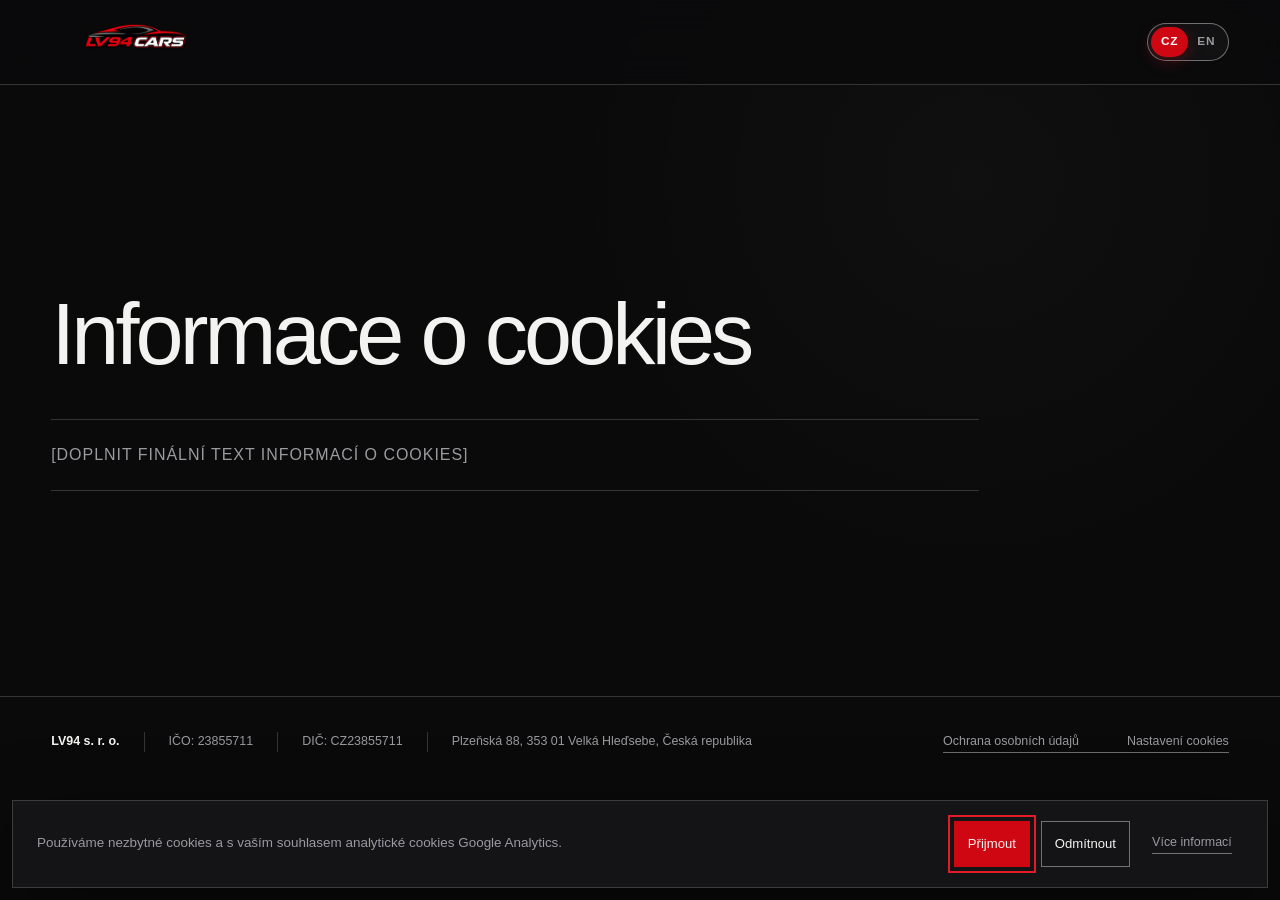
==== src/cookies.html @ d588674b "Build LV94 premium vehicle rental website" ====
<!doctype html>
<html lang="cs">
<head>
    <meta charset="utf-8">
    <meta name="viewport" content="width=device-width, initial-scale=1">
    <meta name="theme-color" content="#0A0A0B">
    <meta name="robots" content="noindex">
    <title>LV94 | Nastavení cookies</title>
    <link rel="stylesheet" href="css/style.css">
    <script src="js/script.js" defer></script>
</head>
<body class="legal-page">
    <header class="site-header">
        <div class="site-shell header-inner">
            <a class="brand brand--header" href="index.html" aria-label="LV94 CARS">
                <img src="assets/images/lv94-logo.png" alt="" data-brand-logo>
            </a>
            <div class="language-switcher" role="group" aria-label="Language" data-active-language="cs">
                <button class="language-button is-active" type="button" data-language="cs" aria-pressed="true">CZ</button>
                <button class="language-button" type="button" data-language="en" aria-pressed="false">EN</button>
            </div>
        </div>
    </header>
    <main class="legal-main">
        <div class="site-shell legal-content">
            <span class="accent-line" aria-hidden="true"></span>
            <h1 data-i18n="cookiesTitle">Informace o cookies</h1>
            <p class="legal-placeholder" data-i18n="cookiesPlaceholder">[DOPLNIT FINÁLNÍ TEXT INFORMACÍ O COOKIES]</p>
        </div>
    </main>
    <footer class="site-footer">
        <div class="site-shell footer-inner">
            <div class="company-details">
                <strong>LV94 s. r. o.</strong>
                <span>IČO: 23855711</span>
                <span>DIČ: CZ23855711</span>
                <span>Plzeňská 88, 353 01 Velká Hleďsebe, Česká republika</span>
            </div>
            <div class="footer-links">
                <a href="privacy.html" data-i18n="privacyLink">Ochrana osobních údajů</a>
                <button type="button" data-cookie-settings data-i18n="cookieSettings">Nastavení cookies</button>
            </div>
        </div>
    </footer>
    <section class="cookie-panel" data-cookie-panel role="dialog" aria-labelledby="cookie-title" hidden>
        <div class="cookie-copy">
            <h2 class="sr-only" id="cookie-title" data-i18n="cookieTitle">Nastavení cookies</h2>
            <p data-i18n="cookieText">Používáme nezbytné cookies a s vaším souhlasem analytické cookies Google Analytics.</p>
        </div>
        <div class="cookie-actions">
            <button class="cookie-button cookie-button--accept" type="button" data-cookie-accept data-i18n="accept">Přijmout</button>
            <button class="cookie-button" type="button" data-cookie-reject data-i18n="reject">Odmítnout</button>
            <a href="cookies.html" data-i18n="moreInfo">Více informací</a>
        </div>
    </section>
</body>
</html>
---- src/css/style.css ----
:root {
    --color-bg: #0A0A0B;
    --color-surface: #151517;
    --color-text: #F3F3F1;
    --color-muted: #9A9A9F;
    --color-accent: #CE0713;
    --color-accent-hover: #E31B27;
    --color-border: rgba(243, 243, 241, 0.18);
    --color-border-strong: rgba(243, 243, 241, 0.42);
    --page-gutter: clamp(1.25rem, 4vw, 5rem);
    --header-height: 4.5rem;
    --section-space: clamp(5.5rem, 10vw, 10rem);
    --transition: 260ms cubic-bezier(0.22, 1, 0.36, 1);
    color-scheme: dark;
}

*,
*::before,
*::after {
    box-sizing: border-box;
}

html {
    scroll-behavior: smooth;
    background: var(--color-bg);
}

body {
    min-width: 20rem;
    margin: 0;
    overflow-x: hidden;
    background:
        radial-gradient(circle at 76% 20%, rgba(255, 255, 255, 0.025), transparent 26rem),
        var(--color-bg);
    color: var(--color-text);
    font-family: Inter, ui-sans-serif, -apple-system, BlinkMacSystemFont, "Segoe UI", Helvetica, Arial, sans-serif;
    font-size: 1rem;
    line-height: 1.6;
    text-rendering: optimizeLegibility;
    -webkit-font-smoothing: antialiased;
}

body.cookie-panel-open {
    padding-bottom: 12rem;
}

button,
a {
    -webkit-tap-highlight-color: transparent;
}

button {
    color: inherit;
    font: inherit;
}

a {
    color: inherit;
    text-decoration: none;
}

img,
svg {
    display: block;
}

img {
    max-width: 100%;
}

[hidden] {
    display: none !important;
}

::selection {
    background: var(--color-accent);
    color: #fff;
}

:focus-visible {
    outline: 2px solid var(--color-accent-hover);
    outline-offset: 4px;
}

.sr-only {
    position: absolute;
    width: 1px;
    height: 1px;
    padding: 0;
    margin: -1px;
    overflow: hidden;
    clip: rect(0, 0, 0, 0);
    white-space: nowrap;
    border: 0;
}

.skip-link {
    position: fixed;
    z-index: 1000;
    top: 1rem;
    left: 1rem;
    padding: 0.7rem 1rem;
    transform: translateY(-160%);
    background: var(--color-text);
    color: var(--color-bg);
    font-size: 0.82rem;
    font-weight: 650;
    transition: transform var(--transition);
}

.skip-link:focus {
    transform: translateY(0);
}

.site-shell {
    width: min(100%, 100rem);
    margin-inline: auto;
    padding-inline: var(--page-gutter);
}

.section-space {
    padding-block: var(--section-space);
}

.site-header {
    position: fixed;
    z-index: 100;
    top: 0;
    right: 0;
    left: 0;
    height: var(--header-height);
    border-bottom: 1px solid var(--color-border);
    background: rgba(10, 10, 11, 0.82);
    backdrop-filter: blur(18px);
}

.header-inner {
    display: flex;
    align-items: center;
    justify-content: space-between;
    height: 100%;
    gap: 1rem;
}

.brand {
    display: inline-flex;
    align-items: center;
    flex: 0 0 auto;
}

.brand--header {
    position: relative;
    width: clamp(6.5rem, 13vw, 12.5rem);
    height: 100%;
    min-height: 0;
    overflow: hidden;
}

.brand img {
    width: 100%;
    height: auto;
    object-fit: contain;
}

.brand--header img {
    position: absolute;
    top: 50%;
    left: 50%;
    transform: translate(-50%, -50%);
}

.brand.is-missing {
    visibility: hidden;
}

.header-actions {
    display: flex;
    align-items: center;
    gap: clamp(0.25rem, 2vw, 2rem);
}

.header-contact {
    display: inline-flex;
    align-items: center;
    justify-content: center;
    min-width: 2.75rem;
    min-height: 2.75rem;
    gap: 0.7rem;
    color: var(--color-muted);
    font-size: 0.78rem;
    letter-spacing: 0.04em;
    transition:
        color var(--transition),
        background-color var(--transition);
}

.header-contact:hover {
    color: var(--color-text);
}

.header-contact--primary {
    color: var(--color-accent-hover);
}

.header-contact svg,
.button svg {
    width: 1.25rem;
    height: 1.25rem;
    flex: 0 0 auto;
    fill: none;
    stroke: currentColor;
    stroke-linecap: round;
    stroke-linejoin: round;
    stroke-width: 1.6;
}

.contact-value {
    display: none;
}

.mobile-label {
    font-size: 0.7rem;
    font-weight: 650;
    letter-spacing: 0.1em;
    text-transform: uppercase;
}

.language-switcher {
    position: relative;
    display: grid;
    width: 5.1rem;
    height: 2.35rem;
    grid-template-columns: repeat(2, minmax(0, 1fr));
    padding: 0.2rem;
    border: 1px solid var(--color-border-strong);
    border-radius: 999px;
    margin-left: 0.3rem;
    background: rgba(243, 243, 241, 0.035);
    color: var(--color-muted);
    font-size: 0.74rem;
    letter-spacing: 0.08em;
    isolation: isolate;
}

.language-switcher::before {
    position: absolute;
    z-index: -1;
    top: 0.2rem;
    bottom: 0.2rem;
    left: 0.2rem;
    width: calc(50% - 0.2rem);
    border-radius: inherit;
    background: var(--color-accent);
    box-shadow: 0 0.3rem 0.9rem rgba(195, 22, 34, 0.28);
    content: "";
    transform: translateX(0);
    transition: transform 260ms cubic-bezier(0.22, 1, 0.36, 1);
}

.language-switcher[data-active-language="en"]::before {
    transform: translateX(100%);
}

.language-button {
    position: relative;
    display: grid;
    min-width: 0;
    padding: 0;
    border: 0;
    background: none;
    color: inherit;
    cursor: pointer;
    font-size: inherit;
    font-weight: 600;
    letter-spacing: inherit;
    place-items: center;
    transition: color var(--transition);
}

.language-button:hover {
    color: var(--color-text);
}

.language-button.is-active {
    color: #fff;
}

.language-button:focus-visible {
    border-radius: 999px;
    outline: 2px solid var(--color-text);
    outline-offset: 3px;
}

.hero-image {
    display: block;
    width: 100%;
    height: 100%;
    object-fit: cover;
    object-position: center 50%;
}

.service {
    position: relative;
    display: grid;
    min-height: clamp(38rem, 76vh, 48rem);
    align-items: center;
    overflow: hidden;
    padding-block:
        calc(var(--header-height) + clamp(4.5rem, 8vw, 8rem))
        clamp(5rem, 9vw, 9rem);
    border-top: 1px solid rgba(243, 243, 241, 0.04);
    background: var(--color-bg);
    isolation: isolate;
}

.service::before {
    position: absolute;
    z-index: -1;
    inset: 0;
    background:
        radial-gradient(ellipse at 50% 50%, rgba(5, 5, 6, 0.66) 0%, rgba(5, 5, 6, 0.38) 58%, rgba(5, 5, 6, 0.08) 100%),
        linear-gradient(180deg, rgba(5, 5, 6, 0.08) 0%, rgba(5, 5, 6, 0.42) 100%);
    content: "";
    pointer-events: none;
}

.service-background {
    position: absolute;
    z-index: -2;
    inset: 0;
}

.service-background .hero-image {
    object-position: center 52%;
    filter: brightness(1.12) contrast(1.03);
}

.service-layout {
    display: grid;
    width: 100%;
    place-items: center;
}

.service-copy {
    width: 100%;
    max-width: 78rem;
    margin-inline: auto;
    text-align: center;
}

.service-heading {
    display: inline-block;
    max-width: 64rem;
    text-align: left;
}

.service-heading h1 {
    text-align: center;
}

.service h1,
.section-heading h2,
.contact h2,
.legal-content h1 {
    margin: 0;
    font-size: clamp(2.35rem, 8vw, 5.4rem);
    font-weight: 350;
    letter-spacing: -0.045em;
    line-height: 1.05;
}

.service h1 {
    max-width: 64rem;
    margin-inline: auto;
    text-shadow: 0 0.35rem 1.8rem rgba(0, 0, 0, 0.56);
}

.service-lead {
    max-width: 58rem;
    margin: 2rem auto 0;
    color: rgba(243, 243, 241, 0.72);
    font-size: clamp(1rem, 2vw, 1.25rem);
    line-height: 1.75;
    text-shadow: 0 0.2rem 1rem rgba(0, 0, 0, 0.72);
}

.service-use-cases {
    width: min(100%, 68rem);
    margin: clamp(2.5rem, 5vw, 3.8rem) auto 0;
}

.service-use-cases-title {
    display: flex;
    align-items: center;
    justify-content: center;
    gap: clamp(0.8rem, 2vw, 1.25rem);
    margin: 0;
    color: var(--color-text);
    font-size: clamp(1.2rem, 2.6vw, 1.55rem);
    font-weight: 420;
    letter-spacing: 0.015em;
    text-shadow: 0 0.2rem 1rem rgba(0, 0, 0, 0.72);
    text-transform: none;
    white-space: nowrap;
}

.service-use-cases-title::before,
.service-use-cases-title::after {
    width: clamp(1.25rem, 5vw, 4.5rem);
    height: 1px;
    flex: 1 1 auto;
    content: "";
}

.service-use-cases-title::before {
    background: linear-gradient(90deg, transparent, rgba(206, 7, 19, 0.38) 55%, var(--color-accent-hover));
}

.service-use-cases-title::after {
    background: linear-gradient(90deg, var(--color-accent-hover), rgba(206, 7, 19, 0.38) 45%, transparent);
}

.service-use-cases-list {
    display: grid;
    grid-template-columns: repeat(3, minmax(0, 1fr));
    column-gap: clamp(2rem, 5vw, 4.5rem);
    row-gap: clamp(2rem, 4vw, 3.3rem);
    padding: 0;
    margin: clamp(2rem, 4vw, 3rem) 0 0;
    list-style: none;
}

.service-use-cases-list li {
    display: flex;
    flex-direction: column;
    align-items: center;
    justify-self: stretch;
    gap: 0.9rem;
    padding: 0;
    color: rgba(243, 243, 241, 0.86);
    font-size: clamp(0.94rem, 1.5vw, 1.08rem);
    line-height: 1.5;
    text-align: center;
    text-shadow: 0 0.15rem 0.8rem rgba(0, 0, 0, 0.7);
}

.service-use-cases-list li span {
    max-width: 14rem;
}

.service-use-cases-list svg {
    width: 3rem;
    height: 3rem;
    flex: 0 0 3rem;
    fill: none;
    filter: drop-shadow(0 0.35rem 0.8rem rgba(206, 7, 19, 0.2));
    stroke: var(--color-accent-hover);
    stroke-linecap: round;
    stroke-linejoin: round;
    stroke-width: 1.45;
}

.vehicle {
    overflow: hidden;
}

.section-heading {
    max-width: 76rem;
}

.section-heading h2 {
    font-size: clamp(2.15rem, 7vw, 4.6rem);
}

.heading-rule {
    display: block;
    width: min(29rem, 75vw);
    height: 1px;
    margin-top: 2rem;
    background: linear-gradient(90deg, var(--color-accent) 0 4.5rem, var(--color-border) 4.5rem);
}

.heading-rule--centered {
    margin-inline: auto;
}

.slider-shell {
    position: relative;
    width: 100%;
    margin-top: clamp(3rem, 7vw, 6rem);
}

.slider-viewport {
    width: 100%;
    overflow-x: auto;
    overscroll-behavior-x: contain;
    cursor: grab;
    scrollbar-width: none;
    scroll-snap-type: x mandatory;
    scroll-behavior: smooth;
    touch-action: pan-y pan-x;
}

.slider-viewport::-webkit-scrollbar {
    display: none;
}

.slider-viewport.is-dragging {
    cursor: grabbing;
    scroll-behavior: auto;
    scroll-snap-type: none;
}

.slider-track {
    display: grid;
    grid-auto-columns: min(82vw, 76rem);
    grid-auto-flow: column;
    gap: clamp(0.65rem, 1.4vw, 1.5rem);
    width: max-content;
    min-width: 100%;
    padding-inline: 9%;
}

.vehicle-slide {
    position: relative;
    aspect-ratio: 16 / 9;
    margin: 0;
    overflow: hidden;
    border: 1px solid var(--color-border-strong);
    background: var(--color-surface);
    opacity: 0.46;
    scroll-snap-align: center;
    transition:
        opacity 520ms ease,
        border-color var(--transition),
        transform 520ms cubic-bezier(0.22, 1, 0.36, 1);
}

.vehicle-slide.is-active {
    border-color: rgba(243, 243, 241, 0.58);
    opacity: 1;
}

.vehicle-slide img {
    width: 100%;
    height: 100%;
    object-fit: cover;
    user-select: none;
    pointer-events: none;
}

.vehicle-slide figcaption {
    position: absolute;
    right: clamp(1rem, 3vw, 2.4rem);
    bottom: clamp(1rem, 3vw, 2.2rem);
    left: clamp(1rem, 3vw, 2.4rem);
    display: flex;
    align-items: flex-end;
    justify-content: space-between;
    gap: 1rem;
    color: var(--color-text);
    font-size: clamp(0.68rem, 1.1vw, 0.9rem);
    font-weight: 620;
    letter-spacing: 0.18em;
    text-transform: uppercase;
}

.vehicle-slide figcaption small {
    color: var(--color-muted);
    font-size: 0.62rem;
    font-weight: 560;
    letter-spacing: 0.14em;
    text-align: right;
}

.slider-arrow {
    position: absolute;
    z-index: 3;
    top: 50%;
    display: grid;
    width: 3.25rem;
    height: 3.25rem;
    padding: 0;
    transform: translateY(-50%);
    place-items: center;
    border: 1px solid var(--color-border-strong);
    border-radius: 50%;
    background: rgba(10, 10, 11, 0.78);
    color: var(--color-text);
    cursor: pointer;
    backdrop-filter: blur(10px);
    transition:
        border-color var(--transition),
        background-color var(--transition),
        transform var(--transition);
}

.slider-arrow:hover {
    transform: translateY(-50%) scale(1.06);
    border-color: var(--color-text);
    background: var(--color-surface);
}

.slider-arrow:disabled {
    opacity: 0.35;
    cursor: default;
}

.slider-arrow:disabled:hover {
    transform: translateY(-50%);
    border-color: var(--color-border-strong);
}

.slider-arrow svg {
    width: 1.35rem;
    fill: none;
    stroke: currentColor;
    stroke-linecap: round;
    stroke-linejoin: round;
    stroke-width: 1.5;
}

.slider-arrow--prev {
    left: max(0.65rem, 2vw);
}

.slider-arrow--next {
    right: max(0.65rem, 2vw);
}

.slider-status {
    display: flex;
    justify-content: center;
    gap: 0.8rem;
    margin-top: 1.6rem;
}

.slider-dot {
    width: clamp(2.4rem, 5vw, 4.5rem);
    height: 1px;
    background: var(--color-border-strong);
    transition:
        background-color var(--transition),
        transform var(--transition);
}

.slider-dot.is-active {
    transform: scaleY(2);
    background: var(--color-accent);
}

.vehicle-specs {
    display: grid;
    margin-top: clamp(3rem, 7vw, 5rem);
}

.vehicle-spec {
    display: grid;
    grid-template-columns: 2.8rem 1fr;
    align-items: center;
    gap: 1.25rem;
    min-width: 0;
    padding: 1.5rem 0;
    border-bottom: 1px solid var(--color-border);
}

.vehicle-spec > svg {
    width: 2.5rem;
    height: 2.5rem;
    fill: none;
    stroke: var(--color-accent-hover);
    stroke-linecap: round;
    stroke-linejoin: round;
    stroke-width: 1.45;
}

.vehicle-spec dt {
    color: var(--color-muted);
    font-size: 0.66rem;
    font-weight: 600;
    letter-spacing: 0.14em;
    text-transform: uppercase;
}

.vehicle-spec dd {
    margin: 0.25rem 0 0;
    color: var(--color-text);
    font-size: clamp(1.1rem, 3vw, 1.5rem);
    font-weight: 380;
    letter-spacing: -0.02em;
}

.process {
    border-block: 1px solid var(--color-border);
}

.process,
.contact {
    padding-block: clamp(4.5rem, 6vw, 7rem);
}

.process-list {
    --step-marker-gap: clamp(0.8rem, 2vw, 1.2rem);
    --step-number-size: clamp(2.8rem, 8vw, 4.5rem);

    position: relative;
    display: grid;
    grid-template-columns: repeat(3, minmax(0, 1fr));
    gap: clamp(0.5rem, 3vw, 5rem);
    padding: 0;
    margin: 0;
    list-style: none;
}

.process-list::before {
    position: absolute;
    z-index: 0;
    top: calc(var(--step-number-size) + var(--step-marker-gap) + 0.25rem);
    right: calc(100% / 6);
    left: calc(100% / 6);
    height: 1px;
    background: var(--color-border-strong);
    content: "";
}

.process-list li {
    position: relative;
    z-index: 1;
    display: flex;
    min-width: 0;
    flex-direction: column;
    align-items: center;
    gap: clamp(1rem, 2.4vw, 1.5rem);
    color: var(--color-text);
    font-size: clamp(0.82rem, 2.6vw, 1.75rem);
    line-height: 1.3;
    text-align: center;
}

.step-marker {
    display: flex;
    flex-direction: column;
    align-items: center;
    gap: var(--step-marker-gap);
}

.step-number {
    color: rgba(243, 243, 241, 0.38);
    font-size: var(--step-number-size);
    font-weight: 300;
    letter-spacing: -0.04em;
    line-height: 1;
}

.step-dot {
    width: 0.5rem;
    height: 0.5rem;
    border-radius: 50%;
    background: var(--color-accent);
    box-shadow: 0 0 0 0.38rem var(--color-bg);
}

.contact {
    text-align: center;
}

.contact-inner {
    display: flex;
    flex-direction: column;
    align-items: center;
}

.contact h2 {
    font-size: clamp(3rem, 12vw, 5.5rem);
    font-weight: 330;
    letter-spacing: 0.06em;
    text-transform: uppercase;
}

.contact .heading-rule {
    margin: 1.5rem 0 clamp(3rem, 7vw, 4.8rem);
}

.contact-actions {
    display: grid;
    width: min(100%, 62rem);
    gap: 1rem;
}

.button {
    display: inline-flex;
    align-items: center;
    justify-content: center;
    min-height: 4.2rem;
    gap: 1rem;
    padding: 1rem 1.25rem;
    border: 1px solid transparent;
    font-size: clamp(0.88rem, 2vw, 1.15rem);
    font-weight: 580;
    letter-spacing: 0.015em;
    transition:
        color var(--transition),
        border-color var(--transition),
        background-color var(--transition),
        transform var(--transition),
        box-shadow var(--transition);
}

.button:hover {
    transform: translateY(-2px);
}

.button--primary {
    background: var(--color-accent);
    color: #fff;
    box-shadow: 0 0 0 rgba(206, 7, 19, 0);
}

.button--primary:hover {
    background: var(--color-accent-hover);
    box-shadow: 0 1rem 2.5rem rgba(206, 7, 19, 0.18);
}

.button--secondary {
    border-color: var(--color-border-strong);
    color: var(--color-text);
}

.button--secondary:hover {
    border-color: var(--color-text);
    background: rgba(243, 243, 241, 0.04);
}

.site-footer {
    border-top: 1px solid var(--color-border);
    padding-block: 2.2rem;
    color: var(--color-muted);
}

.footer-inner,
.company-details,
.footer-links {
    display: flex;
    flex-direction: column;
}

.footer-inner {
    gap: 2rem;
}

.company-details,
.footer-links {
    gap: 0.65rem;
}

.company-details {
    font-size: 0.78rem;
}

.company-details strong {
    color: var(--color-text);
    font-weight: 580;
}

.footer-links {
    align-items: flex-start;
    font-size: 0.78rem;
}

.footer-links a,
.footer-links button {
    padding: 0;
    border: 0;
    border-bottom: 1px solid var(--color-border-strong);
    background: none;
    color: var(--color-muted);
    cursor: pointer;
    font: inherit;
    transition:
        border-color var(--transition),
        color var(--transition);
}

.footer-links a:hover,
.footer-links button:hover {
    border-color: var(--color-text);
    color: var(--color-text);
}

.cookie-panel {
    position: fixed;
    z-index: 500;
    right: 0.75rem;
    bottom: 0.75rem;
    left: 0.75rem;
    display: grid;
    max-width: 92rem;
    gap: 1.2rem;
    margin-inline: auto;
    padding: 1.2rem;
    border: 1px solid var(--color-border);
    background: rgba(21, 21, 23, 0.97);
    box-shadow: 0 1.5rem 5rem rgba(0, 0, 0, 0.48);
    backdrop-filter: blur(18px);
}

.cookie-copy {
    display: flex;
    align-items: center;
    gap: 1rem;
}

.cookie-copy > svg {
    display: none;
    width: 2.6rem;
    height: 2.6rem;
    flex: 0 0 auto;
    fill: none;
    stroke: var(--color-text);
    stroke-linecap: round;
    stroke-linejoin: round;
    stroke-width: 1.4;
}

.cookie-copy p {
    max-width: 42rem;
    margin: 0;
    color: var(--color-muted);
    font-size: 0.84rem;
    line-height: 1.55;
}

.cookie-actions {
    display: grid;
    grid-template-columns: 1fr 1fr;
    align-items: center;
    gap: 0.7rem;
}

.cookie-button {
    min-height: 2.9rem;
    padding: 0.65rem 0.8rem;
    border: 1px solid var(--color-border-strong);
    background: transparent;
    color: var(--color-text);
    cursor: pointer;
    font-size: 0.82rem;
    transition:
        border-color var(--transition),
        background-color var(--transition);
}

.cookie-button:hover {
    border-color: var(--color-text);
    background: rgba(243, 243, 241, 0.04);
}

.cookie-button--accept {
    border-color: var(--color-accent);
    background: var(--color-accent);
}

.cookie-button--accept:hover {
    border-color: var(--color-accent-hover);
    background: var(--color-accent-hover);
}

.cookie-actions a {
    grid-column: 1 / -1;
    justify-self: center;
    border-bottom: 1px solid var(--color-border-strong);
    color: var(--color-muted);
    font-size: 0.78rem;
}

.noscript-message {
    position: fixed;
    z-index: 600;
    right: 1rem;
    bottom: 1rem;
    left: 1rem;
    margin: 0;
    padding: 1rem;
    border: 1px solid var(--color-border);
    background: var(--color-surface);
    color: var(--color-text);
    font-size: 0.85rem;
    text-align: center;
}

.legal-page {
    display: flex;
    min-height: 100vh;
    flex-direction: column;
}

.legal-main {
    display: grid;
    min-height: 72vh;
    flex: 1;
    place-items: center;
    padding: calc(var(--header-height) + 5rem) 0 5rem;
}

.legal-content {
    width: 100%;
}

.legal-content h1 {
    max-width: 58rem;
}

.legal-placeholder {
    max-width: 58rem;
    margin: 2.4rem 0 0;
    padding: 1.4rem 0;
    border-block: 1px solid var(--color-border);
    color: var(--color-muted);
    font-size: clamp(0.85rem, 2vw, 1rem);
    letter-spacing: 0.06em;
}

[data-reveal]:not([data-reveal="header"]) {
    opacity: 0;
    transform: translateY(2rem);
    transition:
        opacity 800ms cubic-bezier(0.22, 1, 0.36, 1),
        transform 800ms cubic-bezier(0.22, 1, 0.36, 1);
}

[data-reveal="media"] {
    transform: translateY(2rem) scale(0.985);
}

[data-reveal].is-visible {
    opacity: 1;
    transform: none;
}

[data-reveal="hero"] {
    transform: scale(1.025);
    filter: blur(7px);
    transition:
        opacity 950ms cubic-bezier(0.22, 1, 0.36, 1),
        transform 950ms cubic-bezier(0.22, 1, 0.36, 1),
        filter 950ms cubic-bezier(0.22, 1, 0.36, 1);
}

[data-reveal="hero"].is-visible {
    filter: blur(0);
}

[data-reveal="stagger"] > * {
    opacity: 0;
    transform: translateY(1.4rem);
    transition:
        opacity 650ms cubic-bezier(0.22, 1, 0.36, 1),
        transform 650ms cubic-bezier(0.22, 1, 0.36, 1);
}

[data-reveal="stagger"].is-visible > * {
    opacity: 1;
    transform: none;
}

[data-reveal="stagger"].is-visible > *:nth-child(2) { transition-delay: 70ms; }
[data-reveal="stagger"].is-visible > *:nth-child(3) { transition-delay: 140ms; }
[data-reveal="stagger"].is-visible > *:nth-child(4) { transition-delay: 210ms; }
[data-reveal="stagger"].is-visible > *:nth-child(5) { transition-delay: 280ms; }

@media (min-width: 40rem) {
    :root {
        --header-height: 5.3rem;
    }

    .header-contact {
        padding-inline: 0.75rem;
        border-left: 1px solid var(--color-border);
    }

    .contact-value {
        display: inline;
    }

    .mobile-label {
        display: none;
    }

    .language-switcher {
        margin-left: 0.8rem;
    }

    .vehicle-specs {
        grid-template-columns: repeat(2, minmax(0, 1fr));
        column-gap: 2rem;
    }

    .contact-actions {
        grid-template-columns: 1fr 1fr;
    }

    .button {
        min-height: 5.3rem;
    }

    .cookie-panel {
        grid-template-columns: minmax(18rem, 1fr) auto;
        align-items: center;
        gap: 2rem;
        padding: 1.25rem 1.5rem;
    }

    body.cookie-panel-open {
        padding-bottom: 7rem;
    }

    .cookie-copy > svg {
        display: block;
    }

    .cookie-actions {
        display: flex;
    }

    .cookie-actions a {
        margin-inline: 0.7rem;
    }
}

@media (min-width: 64rem) {
    .header-actions {
        gap: 0.9rem;
    }

    .header-contact {
        min-width: 10rem;
        padding-inline: 1.5rem;
        font-size: 0.83rem;
    }

    .vehicle-slide {
        aspect-ratio: 2.35 / 1;
    }

    .vehicle-specs {
        grid-template-columns: repeat(5, minmax(0, 1fr));
        column-gap: 0;
    }

    .vehicle-spec {
        grid-template-columns: 2.7rem 1fr;
        gap: 1rem;
        padding: 0 1.5rem;
        border-right: 1px solid var(--color-border);
        border-bottom: 0;
    }

    .vehicle-spec:first-child {
        padding-left: 0;
    }

    .vehicle-spec:last-child {
        padding-right: 0;
        border-right: 0;
    }

    .vehicle-spec > svg {
        width: 2.3rem;
        height: 2.3rem;
    }

    .footer-inner {
        flex-direction: row;
        align-items: center;
        justify-content: space-between;
        gap: 3rem;
    }

    .company-details,
    .footer-links {
        flex-direction: row;
        align-items: center;
        gap: 0;
    }

    .company-details > *,
    .footer-links > * {
        padding-inline: 1.5rem;
        border-left: 1px solid var(--color-border);
    }

    .company-details > :first-child {
        padding-left: 0;
        border-left: 0;
    }

    .footer-links {
        flex: 0 0 auto;
    }

    .footer-links > *:first-child {
        border-left: 0;
    }

    .footer-links > a,
    .footer-links > button {
        padding-inline: 1.5rem;
    }

    .footer-links > :first-child {
        padding-left: 0;
    }

    .footer-links > :last-child {
        padding-right: 0;
    }
}

@media (min-width: 90rem) {
    .slider-track {
        grid-auto-columns: min(78vw, 78rem);
        padding-inline: 11%;
    }

    .slider-arrow--prev {
        left: 4vw;
    }

    .slider-arrow--next {
        right: 4vw;
    }
}

@media (max-width: 24rem) {
    .header-actions {
        gap: 0;
    }

    .header-contact {
        min-width: 2.35rem;
        min-height: 2.35rem;
    }

    .mobile-label {
        display: none;
    }

    .language-switcher {
        margin-left: 0;
    }

    .service-use-cases-title {
        gap: 0.6rem;
        font-size: 1.05rem;
    }

    .service-use-cases-title::before,
    .service-use-cases-title::after {
        min-width: 0.75rem;
    }

    .vehicle-slide figcaption small {
        display: none;
    }
}

@media (max-width: 39.99rem) {
    .service {
        min-height: 0;
    }

    .service::before {
        background:
            radial-gradient(ellipse at 50% 45%, rgba(5, 5, 6, 0.62), rgba(5, 5, 6, 0.28) 72%),
            linear-gradient(180deg, rgba(5, 5, 6, 0.08), rgba(5, 5, 6, 0.58) 88%);
    }

    .service-background .hero-image {
        object-position: 72% 50%;
        filter: brightness(1.2) contrast(1.04);
    }

    .service-use-cases-list {
        grid-template-columns: repeat(2, minmax(0, 1fr));
        gap: 2rem 1rem;
    }

    .service-use-cases-list li {
        width: 100%;
        max-width: none;
        align-items: center;
        font-size: 0.82rem;
        line-height: 1.45;
    }

    .service-use-cases-list svg {
        width: 2.65rem;
        height: 2.65rem;
        flex-basis: 2.65rem;
    }

    .header-contact {
        gap: 0.45rem;
    }

    .header-contact:not(.header-contact--primary) .mobile-label {
        display: none;
    }
}

@media (prefers-reduced-motion: reduce) {
    html {
        scroll-behavior: auto;
    }

    *,
    *::before,
    *::after {
        scroll-behavior: auto !important;
        transition-duration: 0.01ms !important;
        animation-duration: 0.01ms !important;
        animation-iteration-count: 1 !important;
    }

    [data-reveal],
    [data-reveal] > * {
        opacity: 1 !important;
        transform: none !important;
        filter: none !important;
    }
}
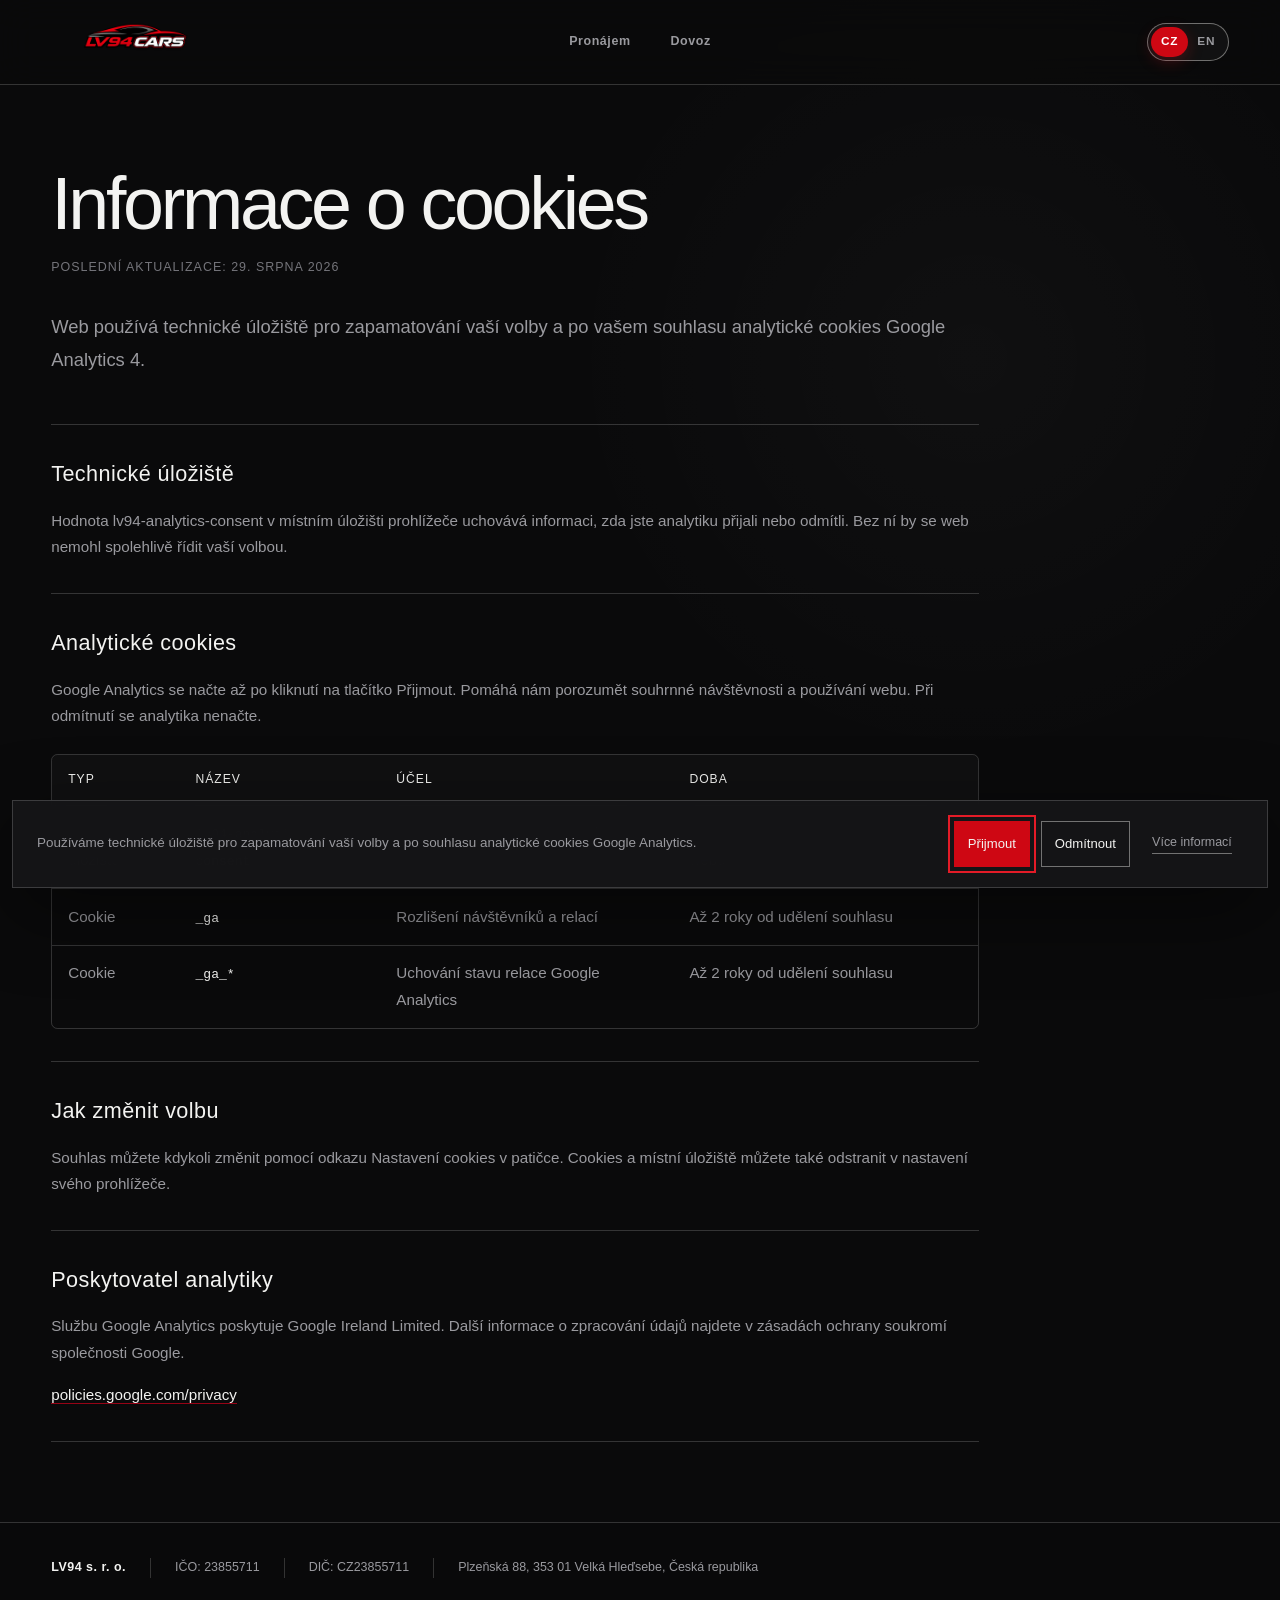
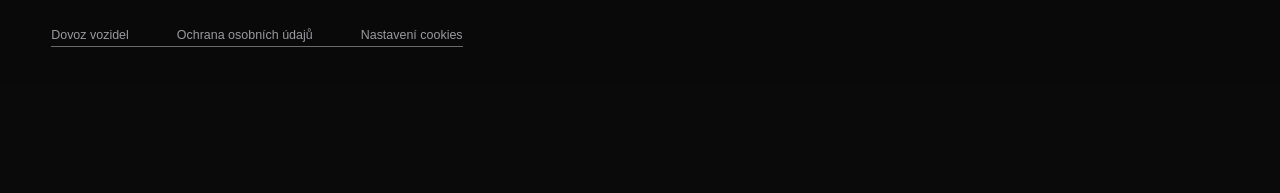
==== commit e5c54074: "Finalize LV94 launch website" ====
--- a/src/cookies.html
+++ b/src/cookies.html
@@ -5,9 +5,14 @@
     <meta name="viewport" content="width=device-width, initial-scale=1">
     <meta name="theme-color" content="#0A0A0B">
     <meta name="robots" content="noindex">
+    <meta name="description" content="Informace o používání cookies a Google Analytics na webu LV94.">
+    <link rel="canonical" href="https://lv94.cz/cookies.html">
     <title>LV94 | Nastavení cookies</title>
-    <link rel="stylesheet" href="css/style.css">
-    <script src="js/script.js" defer></script>
+    <link rel="icon" href="favicon.ico" sizes="any">
+    <link rel="icon" type="image/png" sizes="32x32" href="assets/images/favicon-32x32.png">
+    <link rel="apple-touch-icon" sizes="180x180" href="assets/images/apple-touch-icon.png">
+    <link rel="stylesheet" href="css/style.css?v=20260829-nav-1">
+    <script src="js/script.js?v=20260829-nav-1" defer></script>
 </head>
 <body class="legal-page">
     <header class="site-header">
@@ -15,6 +20,10 @@
             <a class="brand brand--header" href="index.html" aria-label="LV94 CARS">
                 <img src="assets/images/lv94-logo.png" alt="" data-brand-logo>
             </a>
+            <nav class="primary-nav" data-i18n-aria="primaryNavLabel" aria-label="Hlavní navigace">
+                <a href="index.html#vozidlo" data-i18n="navRental">Pronájem</a>
+                <a href="dovoz-vozidel.html" data-i18n="navImport">Dovoz</a>
+            </nav>
             <div class="language-switcher" role="group" aria-label="Language" data-active-language="cs">
                 <button class="language-button is-active" type="button" data-language="cs" aria-pressed="true">CZ</button>
                 <button class="language-button" type="button" data-language="en" aria-pressed="false">EN</button>
@@ -25,7 +34,64 @@
         <div class="site-shell legal-content">
             <span class="accent-line" aria-hidden="true"></span>
             <h1 data-i18n="cookiesTitle">Informace o cookies</h1>
-            <p class="legal-placeholder" data-i18n="cookiesPlaceholder">[DOPLNIT FINÁLNÍ TEXT INFORMACÍ O COOKIES]</p>
+            <p class="legal-updated" data-i18n="legalUpdated">Poslední aktualizace: 29. srpna 2026</p>
+            <p class="legal-intro" data-i18n="cookiesIntro">Web používá technické úložiště pro zapamatování vaší volby a po vašem souhlasu analytické cookies Google Analytics 4.</p>
+
+            <div class="legal-document">
+                <section>
+                    <h2 data-i18n="cookiesNecessaryTitle">Technické úložiště</h2>
+                    <p data-i18n="cookiesNecessaryText">Hodnota lv94-analytics-consent v místním úložišti prohlížeče uchovává informaci, zda jste analytiku přijali nebo odmítli. Bez ní by se web nemohl spolehlivě řídit vaší volbou.</p>
+                </section>
+
+                <section>
+                    <h2 data-i18n="cookiesAnalyticsTitle">Analytické cookies</h2>
+                    <p data-i18n="cookiesAnalyticsText">Google Analytics se načte až po kliknutí na tlačítko Přijmout. Pomáhá nám porozumět souhrnné návštěvnosti a používání webu. Při odmítnutí se analytika nenačte.</p>
+
+                    <div class="legal-table-wrap">
+                        <table>
+                            <thead>
+                                <tr>
+                                    <th scope="col" data-i18n="cookiesTableType">Typ</th>
+                                    <th scope="col" data-i18n="cookiesTableName">Název</th>
+                                    <th scope="col" data-i18n="cookiesTablePurpose">Účel</th>
+                                    <th scope="col" data-i18n="cookiesTableDuration">Doba</th>
+                                </tr>
+                            </thead>
+                            <tbody>
+                                <tr>
+                                    <td data-i18n="cookiesLocalType">Místní úložiště</td>
+                                    <td><code>lv94-analytics-consent</code></td>
+                                    <td data-i18n="cookiesLocalPurpose">Zapamatování vaší volby analytiky</td>
+                                    <td data-i18n="cookiesLocalDuration">Do změny volby nebo vymazání dat webu</td>
+                                </tr>
+                                <tr>
+                                    <td data-i18n="cookiesGaType">Cookie</td>
+                                    <td><code>_ga</code></td>
+                                    <td data-i18n="cookiesGaPurpose">Rozlišení návštěvníků a relací</td>
+                                    <td data-i18n="cookiesGaDuration">Až 2 roky od udělení souhlasu</td>
+                                </tr>
+                                <tr>
+                                    <td data-i18n="cookiesGaType">Cookie</td>
+                                    <td><code>_ga_*</code></td>
+                                    <td data-i18n="cookiesGaStatePurpose">Uchování stavu relace Google Analytics</td>
+                                    <td data-i18n="cookiesGaDuration">Až 2 roky od udělení souhlasu</td>
+                                </tr>
+                            </tbody>
+                        </table>
+                    </div>
+                </section>
+
+                <section>
+                    <h2 data-i18n="cookiesChoiceTitle">Jak změnit volbu</h2>
+                    <p data-i18n="cookiesChoiceText">Souhlas můžete kdykoli změnit pomocí odkazu Nastavení cookies v patičce. Cookies a místní úložiště můžete také odstranit v nastavení svého prohlížeče.</p>
+                </section>
+
+                <section>
+                    <h2 data-i18n="cookiesProviderTitle">Poskytovatel analytiky</h2>
+                    <p data-i18n="cookiesProviderText">Službu Google Analytics poskytuje Google Ireland Limited. Další informace o zpracování údajů najdete v zásadách ochrany soukromí společnosti Google.</p>
+                    <p><a href="https://policies.google.com/privacy" target="_blank" rel="noopener noreferrer">policies.google.com/privacy</a></p>
+                </section>
+            </div>
         </div>
     </main>
     <footer class="site-footer">
@@ -37,6 +103,7 @@
                 <span>Plzeňská 88, 353 01 Velká Hleďsebe, Česká republika</span>
             </div>
             <div class="footer-links">
+                <a href="dovoz-vozidel.html" data-i18n="importFooterLink">Dovoz vozidel</a>
                 <a href="privacy.html" data-i18n="privacyLink">Ochrana osobních údajů</a>
                 <button type="button" data-cookie-settings data-i18n="cookieSettings">Nastavení cookies</button>
             </div>
@@ -45,7 +112,7 @@
     <section class="cookie-panel" data-cookie-panel role="dialog" aria-labelledby="cookie-title" hidden>
         <div class="cookie-copy">
             <h2 class="sr-only" id="cookie-title" data-i18n="cookieTitle">Nastavení cookies</h2>
-            <p data-i18n="cookieText">Používáme nezbytné cookies a s vaším souhlasem analytické cookies Google Analytics.</p>
+            <p data-i18n="cookieText">Používáme technické úložiště pro zapamatování vaší volby a po souhlasu analytické cookies Google Analytics.</p>
         </div>
         <div class="cookie-actions">
             <button class="cookie-button cookie-button--accept" type="button" data-cookie-accept data-i18n="accept">Přijmout</button>
--- a/src/css/style.css
+++ b/src/css/style.css
@@ -1,15 +1,21 @@
 :root {
     --color-bg: #0A0A0B;
     --color-surface: #151517;
+    --color-surface-soft: #101012;
+    --color-surface-raised: #19191C;
     --color-text: #F3F3F1;
     --color-muted: #9A9A9F;
+    --color-muted-soft: #74747A;
     --color-accent: #CE0713;
     --color-accent-hover: #E31B27;
+    --color-whatsapp: #25D366;
     --color-border: rgba(243, 243, 241, 0.18);
     --color-border-strong: rgba(243, 243, 241, 0.42);
     --page-gutter: clamp(1.25rem, 4vw, 5rem);
-    --header-height: 4.5rem;
+    --header-height: 7.25rem;
     --section-space: clamp(5.5rem, 10vw, 10rem);
+    --radius-small: 0.55rem;
+    --radius-medium: 0.8rem;
     --transition: 260ms cubic-bezier(0.22, 1, 0.36, 1);
     color-scheme: dark;
 }
@@ -130,16 +136,30 @@
     left: 0;
     height: var(--header-height);
     border-bottom: 1px solid var(--color-border);
-    background: rgba(10, 10, 11, 0.82);
+    background: rgba(10, 10, 11, 0.72);
     backdrop-filter: blur(18px);
+    transition:
+        height var(--transition),
+        background-color var(--transition),
+        border-color var(--transition),
+        box-shadow var(--transition);
+}
+
+.site-header.is-scrolled {
+    height: calc(var(--header-height) - 0.55rem);
+    border-color: rgba(243, 243, 241, 0.12);
+    background: rgba(10, 10, 11, 0.93);
+    box-shadow: 0 1rem 3rem rgba(0, 0, 0, 0.24);
 }
 
 .header-inner {
+    position: relative;
     display: flex;
     align-items: center;
     justify-content: space-between;
     height: 100%;
     gap: 1rem;
+    padding-bottom: 2.55rem;
 }
 
 .brand {
@@ -154,6 +174,11 @@
     height: 100%;
     min-height: 0;
     overflow: hidden;
+    transition: width var(--transition);
+}
+
+.site-header.is-scrolled .brand--header {
+    width: clamp(6rem, 11vw, 10rem);
 }
 
 .brand img {
@@ -171,6 +196,56 @@
 
 .brand.is-missing {
     visibility: hidden;
+}
+
+.primary-nav {
+    position: absolute;
+    right: var(--page-gutter);
+    bottom: 0;
+    left: var(--page-gutter);
+    display: flex;
+    height: 2.65rem;
+    align-items: stretch;
+    justify-content: center;
+    border-top: 1px solid rgba(243, 243, 241, 0.1);
+}
+
+.primary-nav a {
+    position: relative;
+    display: inline-flex;
+    align-items: center;
+    padding-inline: clamp(1rem, 5vw, 2rem);
+    color: var(--color-muted);
+    font-size: 0.75rem;
+    font-weight: 560;
+    letter-spacing: 0.045em;
+    transition: color var(--transition);
+}
+
+.primary-nav a::after {
+    position: absolute;
+    right: 1rem;
+    bottom: -1px;
+    left: 1rem;
+    height: 1px;
+    background: var(--color-accent-hover);
+    content: "";
+    opacity: 0;
+    transform: scaleX(0.35);
+    transition:
+        opacity var(--transition),
+        transform var(--transition);
+}
+
+.primary-nav a:hover,
+.primary-nav a[aria-current="page"] {
+    color: var(--color-text);
+}
+
+.primary-nav a:hover::after,
+.primary-nav a[aria-current="page"]::after {
+    opacity: 1;
+    transform: scaleX(1);
 }
 
 .header-actions {
@@ -191,7 +266,8 @@
     letter-spacing: 0.04em;
     transition:
         color var(--transition),
-        background-color var(--transition);
+        background-color var(--transition),
+        opacity var(--transition);
 }
 
 .header-contact:hover {
@@ -301,25 +377,32 @@
 
 .service {
     position: relative;
-    display: grid;
-    min-height: clamp(38rem, 76vh, 48rem);
+    overflow: hidden;
+    padding-top: var(--header-height);
+    border-top: 1px solid rgba(243, 243, 241, 0.04);
+    background: var(--color-bg);
+    isolation: isolate;
+}
+
+.service-hero {
+    position: relative;
+    display: grid;
+    min-height: clamp(35.5rem, 41vw, 41.5rem);
     align-items: center;
     overflow: hidden;
     padding-block:
-        calc(var(--header-height) + clamp(4.5rem, 8vw, 8rem))
-        clamp(5rem, 9vw, 9rem);
-    border-top: 1px solid rgba(243, 243, 241, 0.04);
-    background: var(--color-bg);
+        clamp(3.25rem, 6vw, 5.25rem)
+        clamp(3.5rem, 6vw, 5.5rem);
     isolation: isolate;
 }
 
-.service::before {
+.service-hero::before {
     position: absolute;
     z-index: -1;
     inset: 0;
     background:
-        radial-gradient(ellipse at 50% 50%, rgba(5, 5, 6, 0.66) 0%, rgba(5, 5, 6, 0.38) 58%, rgba(5, 5, 6, 0.08) 100%),
-        linear-gradient(180deg, rgba(5, 5, 6, 0.08) 0%, rgba(5, 5, 6, 0.42) 100%);
+        linear-gradient(180deg, rgba(10, 10, 11, 0.02) 0%, rgba(10, 10, 11, 0.03) 52%, rgba(10, 10, 11, 0.32) 70%, rgba(10, 10, 11, 0.78) 88%, var(--color-bg) 100%),
+        radial-gradient(ellipse at 50% 46%, rgba(5, 5, 6, 0.4) 0%, rgba(5, 5, 6, 0.14) 62%, rgba(5, 5, 6, 0.01) 100%);
     content: "";
     pointer-events: none;
 }
@@ -328,11 +411,14 @@
     position: absolute;
     z-index: -2;
     inset: 0;
+    background: var(--color-bg);
 }
 
 .service-background .hero-image {
-    object-position: center 52%;
-    filter: brightness(1.12) contrast(1.03);
+    object-position: center 42%;
+    filter: brightness(1.12) contrast(1.04);
+    transform: scale(0.96);
+    transform-origin: center top;
 }
 
 .service-layout {
@@ -358,15 +444,15 @@
     text-align: center;
 }
 
-.service h1,
-.section-heading h2,
-.contact h2,
+.section-title,
 .legal-content h1 {
     margin: 0;
-    font-size: clamp(2.35rem, 8vw, 5.4rem);
+    color: var(--color-text);
+    font-size: clamp(2.35rem, 7vw, 4.6rem);
     font-weight: 350;
     letter-spacing: -0.045em;
     line-height: 1.05;
+    text-transform: none;
 }
 
 .service h1 {
@@ -386,7 +472,14 @@
 
 .service-use-cases {
     width: min(100%, 68rem);
-    margin: clamp(2.5rem, 5vw, 3.8rem) auto 0;
+    margin: 0 auto;
+}
+
+.service-use-cases-band {
+    position: relative;
+    z-index: 1;
+    padding-block: clamp(2.25rem, 3.2vw, 3.25rem) clamp(4rem, 6vw, 6rem);
+    background: var(--color-bg);
 }
 
 .service-use-cases-title {
@@ -424,9 +517,9 @@
     display: grid;
     grid-template-columns: repeat(3, minmax(0, 1fr));
     column-gap: clamp(2rem, 5vw, 4.5rem);
-    row-gap: clamp(2rem, 4vw, 3.3rem);
+    row-gap: clamp(1.75rem, 2.5vw, 2.5rem);
     padding: 0;
-    margin: clamp(2rem, 4vw, 3rem) 0 0;
+    margin: clamp(1.75rem, 2.5vw, 2.25rem) 0 0;
     list-style: none;
 }
 
@@ -442,6 +535,14 @@
     line-height: 1.5;
     text-align: center;
     text-shadow: 0 0.15rem 0.8rem rgba(0, 0, 0, 0.7);
+    transition:
+        color var(--transition),
+        transform var(--transition);
+}
+
+.service-use-cases-list li:hover {
+    color: var(--color-text);
+    transform: translateY(-0.25rem);
 }
 
 .service-use-cases-list li span {
@@ -458,18 +559,27 @@
     stroke-linecap: round;
     stroke-linejoin: round;
     stroke-width: 1.45;
+    transition:
+        filter var(--transition),
+        transform var(--transition);
+}
+
+.service-use-cases-list li:hover svg {
+    filter: drop-shadow(0 0.55rem 1rem rgba(206, 7, 19, 0.32));
+    transform: scale(1.04);
 }
 
 .vehicle {
     overflow: hidden;
+    scroll-margin-top: calc(var(--header-height) + 1rem);
+    border-top: 1px solid rgba(243, 243, 241, 0.08);
+    background:
+        radial-gradient(circle at 86% 18%, rgba(206, 7, 19, 0.055), transparent 27rem),
+        linear-gradient(180deg, var(--color-surface-soft), var(--color-bg));
 }
 
 .section-heading {
     max-width: 76rem;
-}
-
-.section-heading h2 {
-    font-size: clamp(2.15rem, 7vw, 4.6rem);
 }
 
 .heading-rule {
@@ -486,7 +596,8 @@
 
 .slider-shell {
     position: relative;
-    width: 100%;
+    width: min(calc(100% - (2 * var(--page-gutter))), 92rem);
+    margin-inline: auto;
     margin-top: clamp(3rem, 7vw, 6rem);
 }
 
@@ -513,12 +624,10 @@
 
 .slider-track {
     display: grid;
-    grid-auto-columns: min(82vw, 76rem);
+    grid-auto-columns: 100%;
     grid-auto-flow: column;
-    gap: clamp(0.65rem, 1.4vw, 1.5rem);
-    width: max-content;
-    min-width: 100%;
-    padding-inline: 9%;
+    gap: clamp(0.65rem, 1.2vw, 1rem);
+    width: 100%;
 }
 
 .vehicle-slide {
@@ -526,19 +635,20 @@
     aspect-ratio: 16 / 9;
     margin: 0;
     overflow: hidden;
-    border: 1px solid var(--color-border-strong);
+    border: 1px solid rgba(243, 243, 241, 0.24);
+    border-radius: var(--radius-medium);
     background: var(--color-surface);
-    opacity: 0.46;
+    box-shadow: 0 2rem 6rem rgba(0, 0, 0, 0.28);
+    opacity: 1;
     scroll-snap-align: center;
     transition:
-        opacity 520ms ease,
         border-color var(--transition),
-        transform 520ms cubic-bezier(0.22, 1, 0.36, 1);
+        box-shadow var(--transition);
 }
 
 .vehicle-slide.is-active {
-    border-color: rgba(243, 243, 241, 0.58);
-    opacity: 1;
+    border-color: rgba(243, 243, 241, 0.48);
+    box-shadow: 0 2.5rem 7rem rgba(0, 0, 0, 0.38);
 }
 
 .vehicle-slide img {
@@ -547,6 +657,11 @@
     object-fit: cover;
     user-select: none;
     pointer-events: none;
+    transition: transform 900ms cubic-bezier(0.22, 1, 0.36, 1);
+}
+
+.vehicle-slide.is-active:hover > img {
+    transform: scale(1.018);
 }
 
 .vehicle-slide figcaption {
@@ -563,6 +678,7 @@
     font-weight: 620;
     letter-spacing: 0.18em;
     text-transform: uppercase;
+    pointer-events: none;
 }
 
 .vehicle-slide figcaption small {
@@ -628,30 +744,96 @@
     right: max(0.65rem, 2vw);
 }
 
-.slider-status {
-    display: flex;
-    justify-content: center;
-    gap: 0.8rem;
-    margin-top: 1.6rem;
-}
-
-.slider-dot {
-    width: clamp(2.4rem, 5vw, 4.5rem);
-    height: 1px;
-    background: var(--color-border-strong);
+.gallery-open {
+    position: absolute;
+    z-index: 2;
+    top: clamp(0.8rem, 2vw, 1.4rem);
+    right: clamp(0.8rem, 2vw, 1.4rem);
+    display: grid;
+    width: 2.7rem;
+    height: 2.7rem;
+    padding: 0;
+    place-items: center;
+    border: 1px solid var(--color-border-strong);
+    border-radius: 50%;
+    background: rgba(10, 10, 11, 0.72);
+    color: var(--color-text);
+    cursor: pointer;
+    backdrop-filter: blur(12px);
     transition:
         background-color var(--transition),
+        border-color var(--transition),
         transform var(--transition);
 }
 
-.slider-dot.is-active {
-    transform: scaleY(2);
-    background: var(--color-accent);
+.gallery-open:hover {
+    border-color: var(--color-text);
+    background: var(--color-surface-raised);
+    transform: scale(1.05);
+}
+
+.gallery-open svg {
+    width: 1.15rem;
+    fill: none;
+    stroke: currentColor;
+    stroke-linecap: round;
+    stroke-linejoin: round;
+    stroke-width: 1.5;
+}
+
+.slider-controls {
+    display: grid;
+    grid-template-columns: auto minmax(5rem, 1fr) auto;
+    align-items: center;
+    gap: clamp(1rem, 3vw, 2rem);
+    max-width: 92rem;
+    margin-top: 1.5rem;
+}
+
+.slider-counter {
+    display: flex;
+    align-items: baseline;
+    gap: 0.45rem;
+    color: var(--color-text);
+    font-size: 0.86rem;
+    font-variant-numeric: tabular-nums;
+    font-weight: 600;
+    letter-spacing: 0.16em;
+}
+
+.slider-counter-separator,
+.slider-counter [data-slider-total] {
+    color: var(--color-muted-soft);
+    font-size: 0.72rem;
+}
+
+.slider-progress {
+    position: relative;
+    display: block;
+    height: 1px;
+    overflow: hidden;
+    background: var(--color-border);
+}
+
+.slider-progress > span {
+    position: absolute;
+    inset: 0;
+    transform: scaleX(0.3333);
+    transform-origin: left center;
+    background: linear-gradient(90deg, var(--color-accent), var(--color-accent-hover));
+    transition: transform 440ms cubic-bezier(0.22, 1, 0.36, 1);
+}
+
+.slider-hint {
+    color: var(--color-muted-soft);
+    font-size: 0.68rem;
+    letter-spacing: 0.06em;
 }
 
 .vehicle-specs {
     display: grid;
     margin-top: clamp(3rem, 7vw, 5rem);
+    border-block: 1px solid var(--color-border);
 }
 
 .vehicle-spec {
@@ -660,13 +842,19 @@
     align-items: center;
     gap: 1.25rem;
     min-width: 0;
-    padding: 1.5rem 0;
+    padding: 1.5rem 0 2rem;
     border-bottom: 1px solid var(--color-border);
+    transition: background-color var(--transition);
+}
+
+.vehicle-spec:hover {
+    background: rgba(243, 243, 241, 0.018);
 }
 
 .vehicle-spec > svg {
     width: 2.5rem;
     height: 2.5rem;
+    transform: translateY(0.625rem);
     fill: none;
     stroke: var(--color-accent-hover);
     stroke-linecap: round;
@@ -690,13 +878,133 @@
     letter-spacing: -0.02em;
 }
 
+.vehicle-pricing {
+    margin-top: clamp(4rem, 8vw, 7rem);
+}
+
+.pricing-heading {
+    max-width: 46rem;
+}
+
+.pricing-kicker {
+    margin: 0 0 0.85rem;
+    color: var(--color-accent-hover);
+    font-size: 0.66rem;
+    font-weight: 650;
+    letter-spacing: 0.18em;
+    text-transform: uppercase;
+}
+
+.pricing-heading h3 {
+    margin: 0;
+    color: var(--color-text);
+    font-size: clamp(1.9rem, 5vw, 3.35rem);
+    font-weight: 330;
+    letter-spacing: -0.045em;
+    line-height: 1.05;
+}
+
+.pricing-heading .heading-rule {
+    margin-top: 1.5rem;
+}
+
+.pricing-grid {
+    display: grid;
+    padding: 0;
+    margin: clamp(2.5rem, 5vw, 4rem) 0 0;
+    border-block: 1px solid var(--color-border);
+}
+
+.pricing-tier {
+    min-width: 0;
+    padding: 1.5rem 0 1.75rem;
+    border-bottom: 1px solid var(--color-border);
+}
+
+.pricing-tier:last-child {
+    border-bottom: 0;
+}
+
+.pricing-tier dt {
+    color: var(--color-muted);
+    font-size: 0.68rem;
+    font-weight: 620;
+    letter-spacing: 0.14em;
+    text-transform: uppercase;
+}
+
+.pricing-tier dd {
+    display: flex;
+    align-items: baseline;
+    gap: 0.55rem;
+    margin: 0.75rem 0 0;
+    color: var(--color-text);
+}
+
+.pricing-tier dd > span {
+    font-size: clamp(1.65rem, 5vw, 2.8rem);
+    font-weight: 340;
+    letter-spacing: -0.045em;
+}
+
+.pricing-tier dd small {
+    color: var(--color-muted-soft);
+    font-size: 0.75rem;
+    letter-spacing: 0.04em;
+}
+
+.pricing-notes {
+    display: grid;
+    gap: 0.65rem;
+    margin-top: 1.5rem;
+    color: var(--color-muted);
+    font-size: clamp(0.76rem, 1.2vw, 0.9rem);
+    line-height: 1.65;
+}
+
+.pricing-notes p {
+    margin: 0;
+}
+
+.pricing-notes p:first-child {
+    color: var(--color-text-soft);
+}
+
+.pricing-notes strong {
+    color: var(--color-text);
+    font-weight: 560;
+}
+
 .process {
     border-block: 1px solid var(--color-border);
+    background:
+        radial-gradient(circle at 15% 85%, rgba(243, 243, 241, 0.025), transparent 24rem),
+        var(--color-bg);
 }
 
 .process,
 .contact {
     padding-block: clamp(4.5rem, 6vw, 7rem);
+}
+
+.process-heading {
+    margin: 0 auto clamp(3.5rem, 7vw, 5.5rem);
+    text-align: center;
+}
+
+.process-heading h2 {
+    margin-inline: auto;
+}
+
+.process-heading .heading-rule {
+    margin: 1.5rem auto 0;
+}
+
+.process-heading p {
+    margin: clamp(1.5rem, 3vw, 2rem) 0 0;
+    color: var(--color-muted);
+    font-size: clamp(0.95rem, 1.5vw, 1.08rem);
+    line-height: 1.7;
 }
 
 .process-list {
@@ -719,7 +1027,7 @@
     right: calc(100% / 6);
     left: calc(100% / 6);
     height: 1px;
-    background: var(--color-border-strong);
+    background: linear-gradient(90deg, transparent, var(--color-border-strong) 8%, var(--color-border-strong) 92%, transparent);
     content: "";
 }
 
@@ -737,6 +1045,26 @@
     text-align: center;
 }
 
+.step-copy {
+    display: flex;
+    max-width: 18rem;
+    flex-direction: column;
+    align-items: center;
+    gap: 0.55rem;
+}
+
+.step-copy strong {
+    font: inherit;
+    font-weight: 430;
+}
+
+.step-copy small {
+    color: var(--color-muted);
+    font-size: clamp(0.7rem, 1.3vw, 0.95rem);
+    font-weight: 400;
+    line-height: 1.5;
+}
+
 .step-marker {
     display: flex;
     flex-direction: column;
@@ -750,6 +1078,7 @@
     font-weight: 300;
     letter-spacing: -0.04em;
     line-height: 1;
+    transition: color var(--transition);
 }
 
 .step-dot {
@@ -758,9 +1087,29 @@
     border-radius: 50%;
     background: var(--color-accent);
     box-shadow: 0 0 0 0.38rem var(--color-bg);
+    transition:
+        box-shadow var(--transition),
+        transform var(--transition);
+}
+
+.process-list li:hover .step-number {
+    color: rgba(243, 243, 241, 0.62);
+}
+
+.process-list li:hover .step-dot {
+    box-shadow:
+        0 0 0 0.38rem var(--color-bg),
+        0 0 1.2rem rgba(206, 7, 19, 0.75);
+    transform: scale(1.16);
 }
 
 .contact {
+    position: relative;
+    overflow: hidden;
+    border-bottom: 1px solid rgba(243, 243, 241, 0.08);
+    background:
+        radial-gradient(circle at 50% 110%, rgba(206, 7, 19, 0.09), transparent 31rem),
+        linear-gradient(180deg, var(--color-surface-soft), #0d0d0f);
     text-align: center;
 }
 
@@ -770,32 +1119,34 @@
     align-items: center;
 }
 
-.contact h2 {
-    font-size: clamp(3rem, 12vw, 5.5rem);
-    font-weight: 330;
-    letter-spacing: 0.06em;
-    text-transform: uppercase;
-}
-
 .contact .heading-rule {
-    margin: 1.5rem 0 clamp(3rem, 7vw, 4.8rem);
+    margin: 1.5rem 0 clamp(1.75rem, 3vw, 2.25rem);
+}
+
+.contact-intro {
+    max-width: 44rem;
+    margin: 0 0 clamp(2rem, 4vw, 2.8rem);
+    color: var(--color-muted);
+    font-size: clamp(0.95rem, 1.4vw, 1.08rem);
+    line-height: 1.7;
 }
 
 .contact-actions {
     display: grid;
-    width: min(100%, 62rem);
-    gap: 1rem;
+    width: min(100%, 50rem);
+    gap: 0.8rem;
 }
 
 .button {
     display: inline-flex;
     align-items: center;
     justify-content: center;
-    min-height: 4.2rem;
-    gap: 1rem;
-    padding: 1rem 1.25rem;
-    border: 1px solid transparent;
-    font-size: clamp(0.88rem, 2vw, 1.15rem);
+    min-height: 3.7rem;
+    gap: 0.75rem;
+    padding: 0.85rem 1.05rem;
+    border: 1px solid rgba(243, 243, 241, 0.16);
+    border-radius: var(--radius-small);
+    font-size: clamp(0.8rem, 1.6vw, 0.93rem);
     font-weight: 580;
     letter-spacing: 0.015em;
     transition:
@@ -811,7 +1162,8 @@
 }
 
 .button--primary {
-    background: var(--color-accent);
+    border-color: rgba(227, 27, 39, 0.62);
+    background: rgba(206, 7, 19, 0.82);
     color: #fff;
     box-shadow: 0 0 0 rgba(206, 7, 19, 0);
 }
@@ -829,12 +1181,43 @@
 .button--secondary:hover {
     border-color: var(--color-text);
     background: rgba(243, 243, 241, 0.04);
+}
+
+.button--whatsapp {
+    border-color: rgba(37, 211, 102, 0.56);
+    background: rgba(37, 211, 102, 0.055);
+    color: #66DD91;
+    box-shadow: 0 0 0 rgba(37, 211, 102, 0);
+}
+
+.button--whatsapp:hover {
+    border-color: rgba(37, 211, 102, 0.88);
+    background: rgba(37, 211, 102, 0.12);
+    box-shadow: 0 1rem 2.5rem rgba(37, 211, 102, 0.1);
+}
+
+.button--whatsapp[aria-disabled="true"] {
+    cursor: not-allowed;
+    opacity: 0.72;
+}
+
+.button--whatsapp[aria-disabled="true"]:hover {
+    border-color: rgba(37, 211, 102, 0.56);
+    background: rgba(37, 211, 102, 0.055);
+    box-shadow: none;
+    transform: none;
+}
+
+.button .whatsapp-icon {
+    fill: currentColor;
+    stroke: none;
 }
 
 .site-footer {
     border-top: 1px solid var(--color-border);
     padding-block: 2.2rem;
     color: var(--color-muted);
+    background: #09090a;
 }
 
 .footer-inner,
@@ -860,6 +1243,127 @@
 .company-details strong {
     color: var(--color-text);
     font-weight: 580;
+    letter-spacing: 0.04em;
+}
+
+.gallery-dialog {
+    width: min(calc(100% - 2rem), 92rem);
+    max-width: none;
+    height: min(calc(100% - 2rem), 52rem);
+    max-height: none;
+    padding: 0;
+    overflow: visible;
+    border: 1px solid var(--color-border-strong);
+    border-radius: var(--radius-medium);
+    background: #080809;
+    color: var(--color-text);
+    box-shadow: 0 3rem 10rem rgba(0, 0, 0, 0.72);
+}
+
+.gallery-dialog::backdrop {
+    background: rgba(0, 0, 0, 0.88);
+    backdrop-filter: blur(10px);
+}
+
+.gallery-dialog-inner {
+    position: relative;
+    display: grid;
+    width: 100%;
+    height: 100%;
+    place-items: center;
+}
+
+.gallery-dialog figure {
+    display: grid;
+    width: 100%;
+    height: 100%;
+    margin: 0;
+    grid-template-rows: minmax(0, 1fr) auto;
+}
+
+.gallery-dialog figure img {
+    width: 100%;
+    height: 100%;
+    min-height: 0;
+    object-fit: contain;
+}
+
+.gallery-dialog figcaption {
+    min-height: 3.4rem;
+    padding: 1rem 5rem;
+    border-top: 1px solid var(--color-border);
+    color: var(--color-muted);
+    font-size: 0.75rem;
+    letter-spacing: 0.1em;
+    text-align: center;
+    text-transform: uppercase;
+}
+
+.gallery-dialog-close,
+.gallery-dialog-arrow {
+    position: absolute;
+    z-index: 2;
+    display: grid;
+    padding: 0;
+    place-items: center;
+    border: 1px solid var(--color-border-strong);
+    border-radius: 50%;
+    background: rgba(10, 10, 11, 0.82);
+    color: var(--color-text);
+    cursor: pointer;
+    backdrop-filter: blur(12px);
+    transition:
+        border-color var(--transition),
+        background-color var(--transition),
+        opacity var(--transition),
+        transform var(--transition);
+}
+
+.gallery-dialog-close:hover,
+.gallery-dialog-arrow:hover {
+    border-color: var(--color-text);
+    background: var(--color-surface-raised);
+}
+
+.gallery-dialog-close {
+    top: 1rem;
+    right: 1rem;
+    width: 2.8rem;
+    height: 2.8rem;
+}
+
+.gallery-dialog-arrow {
+    top: 50%;
+    width: 3.2rem;
+    height: 3.2rem;
+    transform: translateY(-50%);
+}
+
+.gallery-dialog-arrow:hover {
+    transform: translateY(-50%) scale(1.05);
+}
+
+.gallery-dialog-arrow:disabled {
+    opacity: 0.28;
+    cursor: default;
+}
+
+.gallery-dialog-arrow--prev {
+    left: 1rem;
+}
+
+.gallery-dialog-arrow--next {
+    right: 1rem;
+}
+
+.gallery-dialog-close svg,
+.gallery-dialog-arrow svg {
+    width: 1.25rem;
+    fill: none;
+    stroke: currentColor;
+    stroke-linecap: round;
+    stroke-linejoin: round;
+    stroke-width: 1.5;
 }
 
 .footer-links {
@@ -996,28 +1500,134 @@
 
 .legal-main {
     display: grid;
+    width: 100%;
     min-height: 72vh;
     flex: 1;
-    place-items: center;
+    grid-template-columns: minmax(0, 1fr);
+    place-items: start center;
     padding: calc(var(--header-height) + 5rem) 0 5rem;
 }
 
 .legal-content {
     width: 100%;
+    min-width: 0;
 }
 
 .legal-content h1 {
     max-width: 58rem;
 }
 
-.legal-placeholder {
+.legal-updated {
+    margin: 1rem 0 0;
+    color: var(--color-muted-soft);
+    font-size: 0.78rem;
+    letter-spacing: 0.08em;
+    text-transform: uppercase;
+}
+
+.legal-intro {
     max-width: 58rem;
-    margin: 2.4rem 0 0;
-    padding: 1.4rem 0;
-    border-block: 1px solid var(--color-border);
+    margin: 2rem 0 0;
     color: var(--color-muted);
-    font-size: clamp(0.85rem, 2vw, 1rem);
-    letter-spacing: 0.06em;
+    font-size: clamp(1rem, 2vw, 1.15rem);
+    line-height: 1.8;
+}
+
+.legal-document {
+    max-width: 58rem;
+    min-width: 0;
+    margin-top: 3rem;
+    border-bottom: 1px solid var(--color-border);
+}
+
+.legal-document section {
+    padding: 2rem 0;
+    border-top: 1px solid var(--color-border);
+}
+
+.legal-document h2 {
+    margin: 0 0 1rem;
+    color: var(--color-text);
+    font-size: clamp(1.05rem, 2vw, 1.35rem);
+    font-weight: 400;
+    letter-spacing: 0.02em;
+}
+
+.legal-document p,
+.legal-document li,
+.legal-document td,
+.legal-document th {
+    color: var(--color-muted);
+    font-size: 0.95rem;
+    line-height: 1.75;
+}
+
+.legal-document p {
+    margin: 0;
+}
+
+.legal-document p + p {
+    margin-top: 1rem;
+}
+
+.legal-document ul {
+    margin: 1rem 0 0;
+    padding-left: 1.25rem;
+}
+
+.legal-document li + li {
+    margin-top: 0.35rem;
+}
+
+.legal-document a {
+    border-bottom: 1px solid rgba(228, 0, 28, 0.65);
+    color: var(--color-text);
+    transition: color var(--transition), border-color var(--transition);
+}
+
+.legal-document a:hover {
+    border-color: var(--color-accent);
+    color: var(--color-accent);
+}
+
+.legal-table-wrap {
+    overflow-x: auto;
+    max-width: 100%;
+    margin-top: 1.5rem;
+    border: 1px solid var(--color-border);
+    border-radius: 0.4rem;
+}
+
+.legal-document table {
+    width: 100%;
+    min-width: 42rem;
+    border-collapse: collapse;
+}
+
+.legal-document th,
+.legal-document td {
+    padding: 0.9rem 1rem;
+    border-bottom: 1px solid var(--color-border);
+    text-align: left;
+    vertical-align: top;
+}
+
+.legal-document th {
+    background: rgba(255, 255, 255, 0.025);
+    color: var(--color-text);
+    font-size: 0.76rem;
+    font-weight: 500;
+    letter-spacing: 0.08em;
+    text-transform: uppercase;
+}
+
+.legal-document tbody tr:last-child td {
+    border-bottom: 0;
+}
+
+.legal-document code {
+    color: var(--color-text);
+    font-size: 0.86em;
 }
 
 [data-reveal]:not([data-reveal="header"]) {
@@ -1070,7 +1680,7 @@
 
 @media (min-width: 40rem) {
     :root {
-        --header-height: 5.3rem;
+        --header-height: 7.45rem;
     }
 
     .header-contact {
@@ -1095,12 +1705,35 @@
         column-gap: 2rem;
     }
 
+    .pricing-grid {
+        grid-template-columns: repeat(3, minmax(0, 1fr));
+    }
+
+    .pricing-tier {
+        padding: 1.75rem clamp(1rem, 3vw, 2.25rem) 2rem;
+        border-right: 1px solid var(--color-border);
+        border-bottom: 0;
+    }
+
+    .pricing-tier:first-child {
+        padding-left: 0;
+    }
+
+    .pricing-tier:last-child {
+        padding-right: 0;
+        border-right: 0;
+    }
+
     .contact-actions {
-        grid-template-columns: 1fr 1fr;
+        grid-template-columns: repeat(2, minmax(0, 1fr));
+    }
+
+    .button--secondary {
+        grid-column: 1 / -1;
     }
 
     .button {
-        min-height: 5.3rem;
+        min-height: 4rem;
     }
 
     .cookie-panel {
@@ -1127,7 +1760,40 @@
     }
 }
 
+@media (min-width: 48rem) {
+    .contact-actions {
+        grid-template-columns: repeat(3, minmax(0, 1fr));
+    }
+
+    .button--secondary {
+        grid-column: auto;
+    }
+}
+
 @media (min-width: 64rem) {
+    :root {
+        --header-height: 5.3rem;
+    }
+
+    .header-inner {
+        padding-bottom: 0;
+    }
+
+    .primary-nav {
+        top: 50%;
+        right: auto;
+        bottom: auto;
+        left: 50%;
+        height: 100%;
+        border-top: 0;
+        transform: translate(-50%, -50%);
+    }
+
+    .primary-nav a {
+        padding-inline: 1.25rem;
+        font-size: 0.78rem;
+    }
+
     .header-actions {
         gap: 0.9rem;
     }
@@ -1171,6 +1837,7 @@
 
     .footer-inner {
         flex-direction: row;
+        flex-wrap: wrap;
         align-items: center;
         justify-content: space-between;
         gap: 3rem;
@@ -1217,17 +1884,19 @@
 }
 
 @media (min-width: 90rem) {
-    .slider-track {
-        grid-auto-columns: min(78vw, 78rem);
-        padding-inline: 11%;
+    .service-hero::before {
+        background:
+            linear-gradient(90deg, var(--color-bg) 0%, rgba(10, 10, 11, 0.9) 3%, rgba(10, 10, 11, 0.5) 8%, rgba(10, 10, 11, 0) 15%, rgba(10, 10, 11, 0) 85%, rgba(10, 10, 11, 0.5) 92%, rgba(10, 10, 11, 0.9) 97%, var(--color-bg) 100%),
+            linear-gradient(180deg, rgba(10, 10, 11, 0.02) 0%, rgba(10, 10, 11, 0.03) 52%, rgba(10, 10, 11, 0.32) 70%, rgba(10, 10, 11, 0.78) 88%, var(--color-bg) 100%),
+            radial-gradient(ellipse at 50% 46%, rgba(5, 5, 6, 0.4) 0%, rgba(5, 5, 6, 0.14) 62%, rgba(5, 5, 6, 0.01) 100%);
     }
 
     .slider-arrow--prev {
-        left: 4vw;
+        left: 1.4rem;
     }
 
     .slider-arrow--next {
-        right: 4vw;
+        right: 1.4rem;
     }
 }
 
@@ -1265,19 +1934,27 @@
 }
 
 @media (max-width: 39.99rem) {
-    .service {
-        min-height: 0;
-    }
-
-    .service::before {
+    .service-hero {
+        min-height: 29rem;
+        padding-block:
+            2.5rem
+            3.5rem;
+    }
+
+    .service-hero::before {
         background:
-            radial-gradient(ellipse at 50% 45%, rgba(5, 5, 6, 0.62), rgba(5, 5, 6, 0.28) 72%),
-            linear-gradient(180deg, rgba(5, 5, 6, 0.08), rgba(5, 5, 6, 0.58) 88%);
+            linear-gradient(180deg, rgba(10, 10, 11, 0.03) 0%, rgba(10, 10, 11, 0.05) 52%, rgba(10, 10, 11, 0.36) 72%, rgba(10, 10, 11, 0.82) 89%, var(--color-bg) 100%),
+            radial-gradient(ellipse at 50% 43%, rgba(5, 5, 6, 0.38), rgba(5, 5, 6, 0.12) 72%);
     }
 
     .service-background .hero-image {
-        object-position: 72% 50%;
-        filter: brightness(1.2) contrast(1.04);
+        object-position: 56% 68%;
+        filter: brightness(1.12) contrast(1.05);
+        transform: none;
+    }
+
+    .service-use-cases-band {
+        padding-block: 2.75rem 4.5rem;
     }
 
     .service-use-cases-list {
@@ -1305,6 +1982,111 @@
 
     .header-contact:not(.header-contact--primary) .mobile-label {
         display: none;
+    }
+
+    .slider-shell {
+        width: calc(100% - (2 * var(--page-gutter)));
+    }
+
+    .slider-arrow {
+        top: auto;
+        bottom: 0.8rem;
+        width: 2.75rem;
+        height: 2.75rem;
+        transform: none;
+    }
+
+    .slider-arrow:hover,
+    .slider-arrow:disabled:hover {
+        transform: none;
+    }
+
+    .slider-controls {
+        grid-template-columns: auto minmax(4rem, 1fr);
+    }
+
+    .slider-hint {
+        display: none;
+    }
+
+    .process-heading {
+        margin-bottom: 2.5rem;
+    }
+
+    .process-list {
+        grid-template-columns: minmax(0, 1fr);
+        gap: 0;
+    }
+
+    .process-list::before {
+        top: 3.75rem;
+        right: auto;
+        bottom: 3.75rem;
+        left: 4.75rem;
+        width: 1px;
+        height: auto;
+        background: linear-gradient(180deg, transparent, var(--color-border-strong) 8%, var(--color-border-strong) 92%, transparent);
+    }
+
+    .process-list li {
+        display: grid;
+        min-height: 7.5rem;
+        grid-template-columns: 5rem minmax(0, 1fr);
+        align-items: center;
+        gap: 1.1rem;
+        font-size: 1.08rem;
+        text-align: left;
+    }
+
+    .step-marker {
+        display: grid;
+        grid-template-columns: minmax(0, 1fr) 0.5rem;
+        align-items: center;
+        gap: 0.8rem;
+    }
+
+    .step-number {
+        font-size: 3rem;
+        text-align: right;
+    }
+
+    .step-copy {
+        align-items: flex-start;
+        gap: 0.4rem;
+    }
+
+    .step-copy small {
+        font-size: 0.78rem;
+    }
+
+    .gallery-dialog {
+        width: calc(100% - 1rem);
+        height: min(calc(100% - 1rem), 42rem);
+    }
+
+    .gallery-dialog figcaption {
+        padding-inline: 3.8rem;
+        font-size: 0.65rem;
+    }
+
+    .gallery-dialog-arrow {
+        top: auto;
+        bottom: 0.35rem;
+        width: 2.75rem;
+        height: 2.75rem;
+        transform: none;
+    }
+
+    .gallery-dialog-arrow:hover {
+        transform: none;
+    }
+
+    .gallery-dialog-arrow--prev {
+        left: 0.45rem;
+    }
+
+    .gallery-dialog-arrow--next {
+        right: 0.45rem;
     }
 }
 
@@ -1329,3 +2111,511 @@
         filter: none !important;
     }
 }
+
+/* Vehicle import and inspection */
+.import-page {
+    background:
+        radial-gradient(circle at 82% 18%, rgba(206, 7, 19, 0.045), transparent 30rem),
+        var(--color-bg);
+}
+
+.import-hero {
+    position: relative;
+    display: grid;
+    min-height: clamp(40rem, 50vw, 51rem);
+    align-items: center;
+    overflow: hidden;
+    padding-top: var(--header-height);
+    border-bottom: 1px solid rgba(243, 243, 241, 0.08);
+    background: var(--color-bg);
+    isolation: isolate;
+}
+
+.import-hero::before,
+.import-hero::after {
+    position: absolute;
+    z-index: -1;
+    inset: 0;
+    content: "";
+    pointer-events: none;
+}
+
+.import-hero::before {
+    background:
+        linear-gradient(90deg, rgba(10, 10, 11, 0.98) 0%, rgba(10, 10, 11, 0.92) 25%, rgba(10, 10, 11, 0.42) 48%, rgba(10, 10, 11, 0.04) 70%),
+        linear-gradient(180deg, rgba(10, 10, 11, 0.04) 56%, rgba(10, 10, 11, 0.64) 84%, var(--color-bg) 100%);
+}
+
+.import-hero::after {
+    background: radial-gradient(ellipse at 78% 42%, transparent 32%, rgba(10, 10, 11, 0.12) 72%, rgba(10, 10, 11, 0.56) 100%);
+}
+
+.import-hero-media {
+    position: absolute;
+    z-index: -2;
+    inset: 0;
+}
+
+.import-hero-media img {
+    width: 100%;
+    height: 100%;
+    object-fit: cover;
+    object-position: center center;
+}
+
+.import-hero-layout {
+    width: 100%;
+    padding-block: clamp(5rem, 9vw, 8rem);
+}
+
+.import-hero-copy {
+    max-width: 46rem;
+}
+
+.import-hero-copy .service-heading {
+    max-width: 46rem;
+}
+
+.import-hero-copy .section-title {
+    font-size: clamp(2.7rem, 6vw, 5.5rem);
+    text-shadow: 0 0.35rem 2rem rgba(0, 0, 0, 0.72);
+}
+
+.import-hero-lead {
+    max-width: 41rem;
+    margin: clamp(1.75rem, 3vw, 2.5rem) 0 0;
+    color: rgba(243, 243, 241, 0.76);
+    font-size: clamp(1rem, 1.5vw, 1.2rem);
+    line-height: 1.8;
+    text-shadow: 0 0.2rem 1.2rem rgba(0, 0, 0, 0.82);
+}
+
+.import-hero-actions {
+    display: flex;
+    flex-wrap: wrap;
+    gap: 0.8rem;
+    margin-top: clamp(2rem, 4vw, 3rem);
+}
+
+.import-hero-actions .button {
+    min-width: min(100%, 14rem);
+    padding-inline: 1.4rem;
+}
+
+.import-hero-actions .button--secondary {
+    grid-column: auto;
+    background: rgba(10, 10, 11, 0.38);
+    backdrop-filter: blur(10px);
+}
+
+.import-services {
+    border-bottom: 1px solid var(--color-border);
+    background:
+        radial-gradient(circle at 90% 16%, rgba(206, 7, 19, 0.05), transparent 28rem),
+        linear-gradient(180deg, var(--color-surface-soft), var(--color-bg));
+}
+
+.import-section-heading {
+    max-width: 70rem;
+}
+
+.import-section-heading > p,
+.inspection-detail-copy > p {
+    max-width: 52rem;
+    margin: clamp(1.75rem, 3vw, 2.5rem) 0 0;
+    color: var(--color-muted);
+    font-size: clamp(0.98rem, 1.35vw, 1.12rem);
+    line-height: 1.75;
+}
+
+.import-service-list {
+    display: grid;
+    margin-top: clamp(3.75rem, 7vw, 6.5rem);
+    border-top: 1px solid var(--color-border);
+}
+
+.import-service-item {
+    position: relative;
+    padding: clamp(2.5rem, 5vw, 4.5rem) 0;
+    border-bottom: 1px solid var(--color-border);
+}
+
+.import-service-icon {
+    display: grid;
+    width: 3.75rem;
+    height: 3.75rem;
+    border: 1px solid rgba(206, 7, 19, 0.34);
+    border-radius: var(--radius-small);
+    color: var(--color-accent-hover);
+    place-items: center;
+}
+
+.import-service-icon svg {
+    width: 2.25rem;
+    height: 2.25rem;
+    fill: none;
+    stroke: currentColor;
+    stroke-linecap: round;
+    stroke-linejoin: round;
+    stroke-width: 1.35;
+}
+
+.import-service-item h3 {
+    margin: 2rem 0 0;
+    color: var(--color-text);
+    font-size: clamp(1.55rem, 2.7vw, 2.2rem);
+    font-weight: 390;
+    letter-spacing: -0.03em;
+    line-height: 1.2;
+}
+
+.import-service-price {
+    margin: 1rem 0 0;
+    color: var(--color-text);
+    font-size: clamp(1.05rem, 1.6vw, 1.25rem);
+    font-weight: 580;
+}
+
+.import-service-item ul {
+    display: grid;
+    gap: 0.75rem;
+    padding: 0;
+    margin: 2rem 0 0;
+    color: var(--color-muted);
+    font-size: 0.92rem;
+    line-height: 1.55;
+    list-style: none;
+}
+
+.import-service-item li {
+    position: relative;
+    padding-left: 1.1rem;
+}
+
+.import-service-item li::before {
+    position: absolute;
+    top: 0.7em;
+    left: 0;
+    width: 0.3rem;
+    height: 0.3rem;
+    border-radius: 50%;
+    background: var(--color-accent);
+    content: "";
+}
+
+.inspection-detail {
+    border-bottom: 1px solid var(--color-border);
+    background:
+        radial-gradient(circle at 12% 90%, rgba(243, 243, 241, 0.026), transparent 30rem),
+        var(--color-bg);
+}
+
+.inspection-detail-layout {
+    display: grid;
+    gap: clamp(3.5rem, 8vw, 8rem);
+}
+
+.inspection-detail-copy {
+    max-width: 50rem;
+}
+
+.inspection-points {
+    display: grid;
+    margin: 0;
+    border-top: 1px solid var(--color-border);
+}
+
+.inspection-points > div {
+    display: grid;
+    gap: 0.65rem;
+    padding: 1.75rem 0;
+    border-bottom: 1px solid var(--color-border);
+}
+
+.inspection-points dt {
+    color: var(--color-text);
+    font-size: clamp(1.05rem, 1.7vw, 1.3rem);
+    font-weight: 500;
+}
+
+.inspection-points dd {
+    margin: 0;
+    color: var(--color-muted);
+    font-size: 0.92rem;
+    line-height: 1.65;
+}
+
+.import-process {
+    border-bottom: 1px solid var(--color-border);
+    background:
+        radial-gradient(circle at 84% 20%, rgba(206, 7, 19, 0.05), transparent 28rem),
+        var(--color-surface-soft);
+}
+
+.import-process-list {
+    display: grid;
+    grid-template-columns: minmax(0, 1fr);
+    padding: 0;
+    margin: 0;
+    border-top: 1px solid var(--color-border);
+    list-style: none;
+}
+
+.import-process-list li {
+    display: grid;
+    min-height: 10rem;
+    grid-template-columns: 3rem minmax(0, 1fr);
+    align-items: start;
+    gap: 1.25rem;
+    padding: 2rem 0;
+    border-bottom: 1px solid var(--color-border);
+}
+
+.import-process-list li > span {
+    color: rgba(243, 243, 241, 0.25);
+    font-size: 2.25rem;
+    font-weight: 300;
+    line-height: 1;
+}
+
+.import-process-list li > div {
+    display: flex;
+    flex-direction: column;
+    gap: 0.65rem;
+}
+
+.import-process-list strong {
+    color: var(--color-text);
+    font-size: 1.08rem;
+    font-weight: 500;
+    line-height: 1.4;
+}
+
+.import-process-list small {
+    color: var(--color-muted);
+    font-size: 0.86rem;
+    line-height: 1.6;
+}
+
+.import-terms {
+    border-bottom: 1px solid var(--color-border);
+    background: var(--color-bg);
+}
+
+.import-terms-layout {
+    display: grid;
+    gap: clamp(3.5rem, 7vw, 6rem);
+}
+
+.import-terms-heading {
+    max-width: 52rem;
+}
+
+.import-price-summary {
+    border-top: 1px solid var(--color-border-strong);
+}
+
+.import-price-summary > div {
+    display: flex;
+    align-items: baseline;
+    justify-content: space-between;
+    gap: 1.5rem;
+    padding: clamp(1.25rem, 2vw, 1.75rem) 0;
+    border-bottom: 1px solid var(--color-border);
+}
+
+.import-price-summary span {
+    color: var(--color-muted);
+    font-size: clamp(0.9rem, 1.4vw, 1rem);
+}
+
+.import-price-summary strong {
+    color: var(--color-text);
+    font-size: clamp(1.2rem, 2.3vw, 1.75rem);
+    font-weight: 480;
+    letter-spacing: -0.02em;
+    text-align: right;
+}
+
+.import-terms-notes {
+    display: grid;
+    gap: 1rem;
+    max-width: 72rem;
+    padding-left: 1.25rem;
+    border-left: 2px solid var(--color-accent);
+    color: var(--color-muted);
+    font-size: 0.83rem;
+    line-height: 1.65;
+}
+
+.import-terms-notes p {
+    margin: 0;
+}
+
+.service-bridge {
+    position: relative;
+    overflow: hidden;
+    border-bottom: 1px solid var(--color-border);
+    background:
+        linear-gradient(90deg, rgba(206, 7, 19, 0.055), transparent 42%),
+        var(--color-surface-soft);
+}
+
+.service-bridge-layout {
+    display: grid;
+    align-items: center;
+    gap: 2.5rem;
+}
+
+.service-bridge-copy {
+    max-width: 58rem;
+}
+
+.service-bridge-copy p {
+    max-width: 46rem;
+    margin: 1.5rem 0 0;
+    color: var(--color-muted);
+    line-height: 1.75;
+}
+
+.service-bridge .button {
+    justify-self: start;
+    padding-inline: 1.4rem;
+}
+
+@media (min-width: 48rem) {
+    .import-service-list {
+        grid-template-columns: repeat(3, minmax(0, 1fr));
+    }
+
+    .import-service-item {
+        padding: clamp(2.75rem, 4vw, 4rem) clamp(1.5rem, 3.5vw, 3.25rem);
+        border-right: 1px solid var(--color-border);
+        border-bottom: 0;
+    }
+
+    .import-service-item:first-child {
+        padding-left: 0;
+    }
+
+    .import-service-item:last-child {
+        padding-right: 0;
+        border-right: 0;
+    }
+
+    .inspection-points > div {
+        grid-template-columns: minmax(10rem, 0.65fr) minmax(0, 1fr);
+        gap: 2rem;
+    }
+
+    .import-process-list {
+        grid-template-columns: repeat(2, minmax(0, 1fr));
+    }
+
+    .import-process-list li {
+        padding: 2.25rem;
+        border-right: 1px solid var(--color-border);
+    }
+
+    .import-process-list li:nth-child(even) {
+        border-right: 0;
+    }
+
+    .import-process-list li:nth-last-child(-n + 2) {
+        border-bottom: 0;
+    }
+
+    .service-bridge-layout {
+        grid-template-columns: minmax(0, 1fr) auto;
+    }
+}
+
+@media (min-width: 64rem) {
+    .inspection-detail-layout {
+        grid-template-columns: minmax(0, 0.9fr) minmax(30rem, 1fr);
+        align-items: start;
+    }
+
+    .import-process-list {
+        grid-template-columns: repeat(3, minmax(0, 1fr));
+    }
+
+    .import-process-list li:nth-child(even) {
+        border-right: 1px solid var(--color-border);
+    }
+
+    .import-process-list li:nth-child(3n) {
+        border-right: 0;
+    }
+
+    .import-process-list li:nth-last-child(-n + 3) {
+        border-bottom: 0;
+    }
+
+    .import-terms-layout {
+        grid-template-columns: minmax(0, 0.82fr) minmax(30rem, 1.18fr);
+        align-items: start;
+    }
+
+    .import-terms-notes {
+        grid-column: 2;
+    }
+}
+
+@media (min-width: 90rem) {
+    .import-hero::before {
+        background:
+            linear-gradient(90deg, var(--color-bg) 0%, rgba(10, 10, 11, 0.98) 8%, rgba(10, 10, 11, 0.92) 27%, rgba(10, 10, 11, 0.38) 49%, rgba(10, 10, 11, 0.02) 72%, rgba(10, 10, 11, 0.18) 94%, var(--color-bg) 100%),
+            linear-gradient(180deg, rgba(10, 10, 11, 0.04) 56%, rgba(10, 10, 11, 0.64) 84%, var(--color-bg) 100%);
+    }
+}
+
+@media (max-width: 47.99rem) {
+    .import-hero {
+        min-height: 44rem;
+        align-items: end;
+    }
+
+    .import-hero::before {
+        background:
+            linear-gradient(180deg, rgba(10, 10, 11, 0.03) 10%, rgba(10, 10, 11, 0.25) 40%, rgba(10, 10, 11, 0.9) 68%, var(--color-bg) 100%),
+            linear-gradient(90deg, rgba(10, 10, 11, 0.42), rgba(10, 10, 11, 0.03) 70%);
+    }
+
+    .import-hero::after {
+        background: none;
+    }
+
+    .import-hero-media img {
+        height: 61%;
+        object-position: 62% center;
+    }
+
+    .import-hero-layout {
+        padding-top: 16rem;
+        padding-bottom: 4rem;
+    }
+
+    .import-hero-copy .section-title {
+        font-size: clamp(2.55rem, 12vw, 4rem);
+    }
+
+    .import-hero-actions {
+        display: grid;
+        grid-template-columns: 1fr;
+    }
+
+    .import-hero-actions .button {
+        width: 100%;
+    }
+
+    .import-price-summary > div {
+        align-items: flex-start;
+        flex-direction: column;
+        gap: 0.4rem;
+    }
+
+    .import-price-summary strong {
+        text-align: left;
+    }
+}
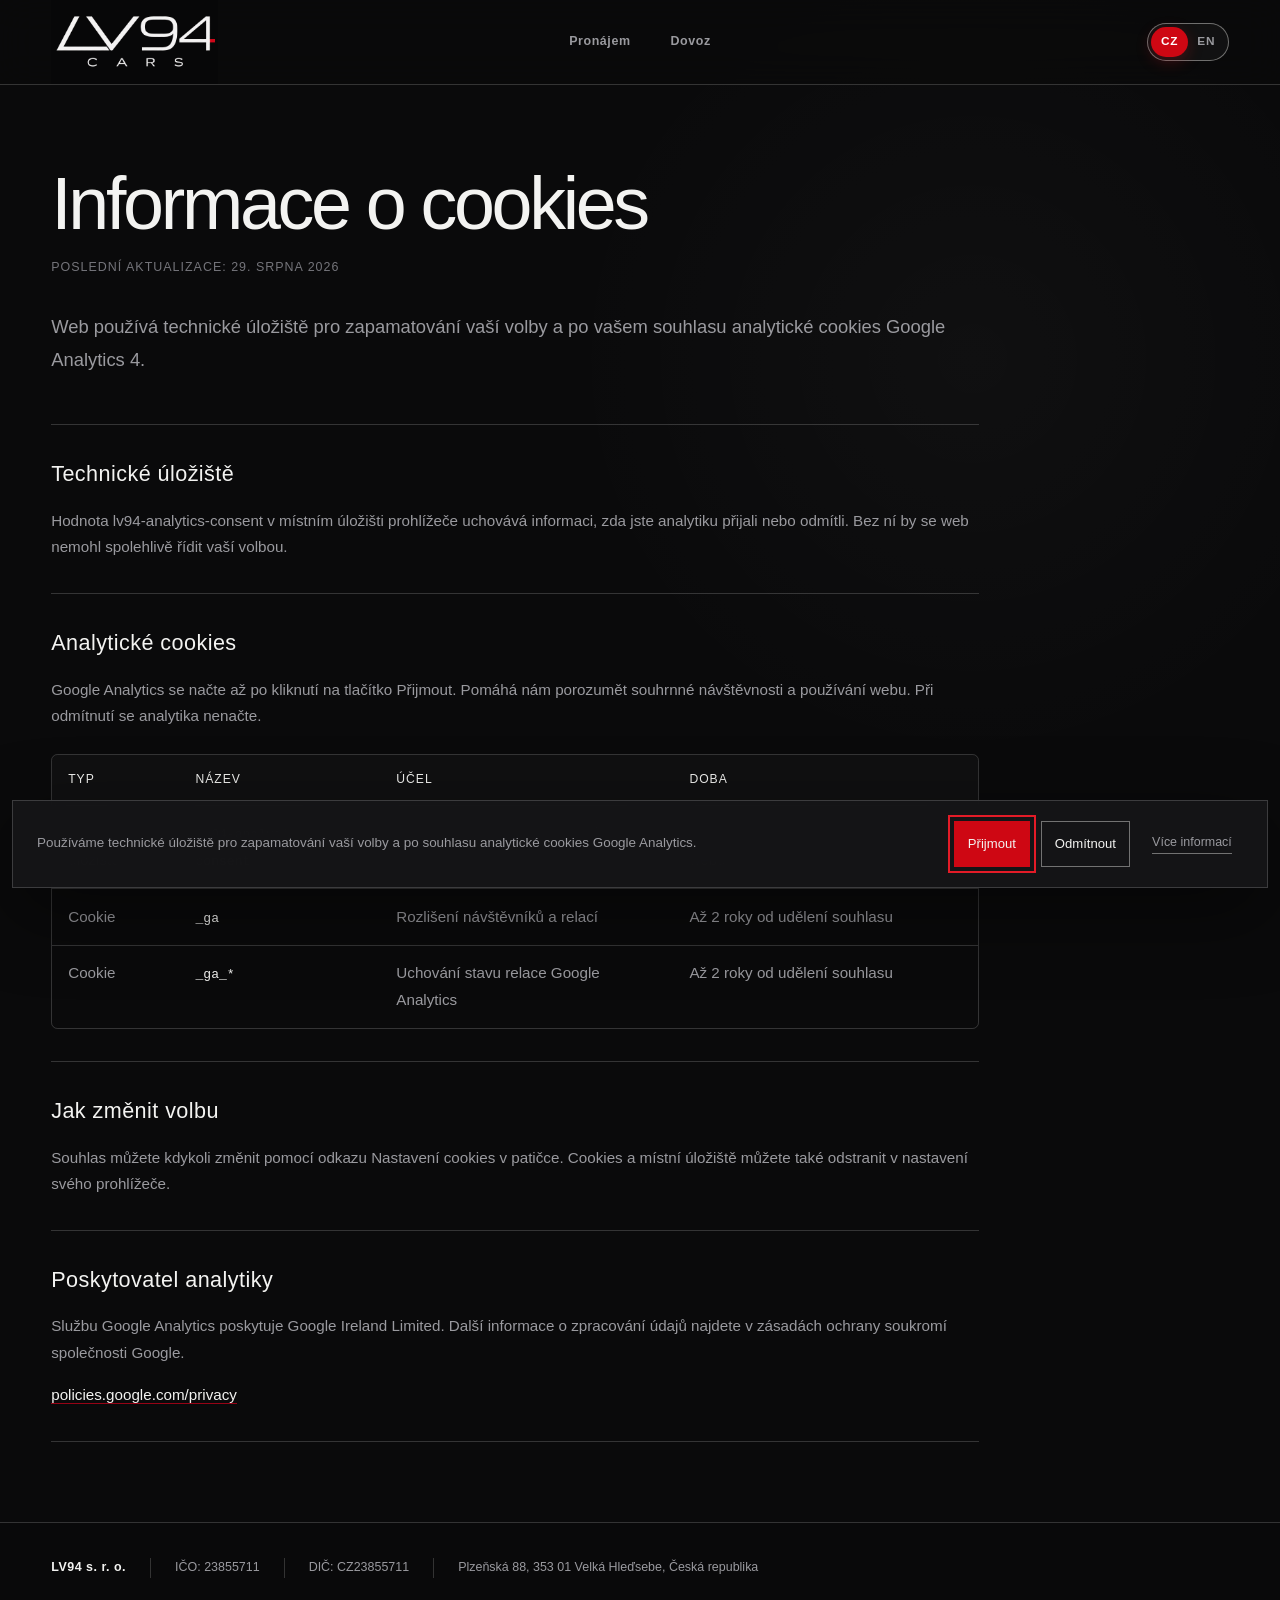
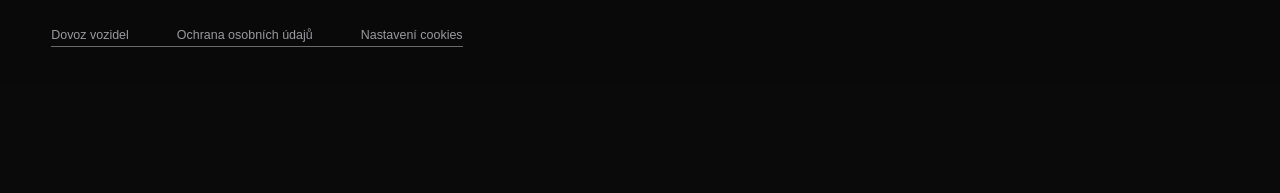
==== commit 08723405: "Deploy approved LV94 logo across website" ====
--- a/src/cookies.html
+++ b/src/cookies.html
@@ -11,14 +11,14 @@
     <link rel="icon" href="favicon.ico" sizes="any">
     <link rel="icon" type="image/png" sizes="32x32" href="assets/images/favicon-32x32.png">
     <link rel="apple-touch-icon" sizes="180x180" href="assets/images/apple-touch-icon.png">
-    <link rel="stylesheet" href="css/style.css?v=20260829-nav-1">
+    <link rel="stylesheet" href="css/style.css?v=20261103-logo-2">
     <script src="js/script.js?v=20260829-nav-1" defer></script>
 </head>
 <body class="legal-page">
     <header class="site-header">
         <div class="site-shell header-inner">
             <a class="brand brand--header" href="index.html" aria-label="LV94 CARS">
-                <img src="assets/images/lv94-logo.png" alt="" data-brand-logo>
+                <img src="assets/images/lv94-logo-minimal-red-v1.png" alt="" width="1536" height="1024" data-brand-logo>
             </a>
             <nav class="primary-nav" data-i18n-aria="primaryNavLabel" aria-label="Hlavní navigace">
                 <a href="index.html#vozidlo" data-i18n="navRental">Pronájem</a>
--- a/src/css/style.css
+++ b/src/css/style.css
@@ -174,11 +174,6 @@
     height: 100%;
     min-height: 0;
     overflow: hidden;
-    transition: width var(--transition);
-}
-
-.site-header.is-scrolled .brand--header {
-    width: clamp(6rem, 11vw, 10rem);
 }
 
 .brand img {
@@ -191,6 +186,9 @@
     position: absolute;
     top: 50%;
     left: 50%;
+    width: 160%;
+    max-width: none;
+    mix-blend-mode: lighten;
     transform: translate(-50%, -50%);
 }
 
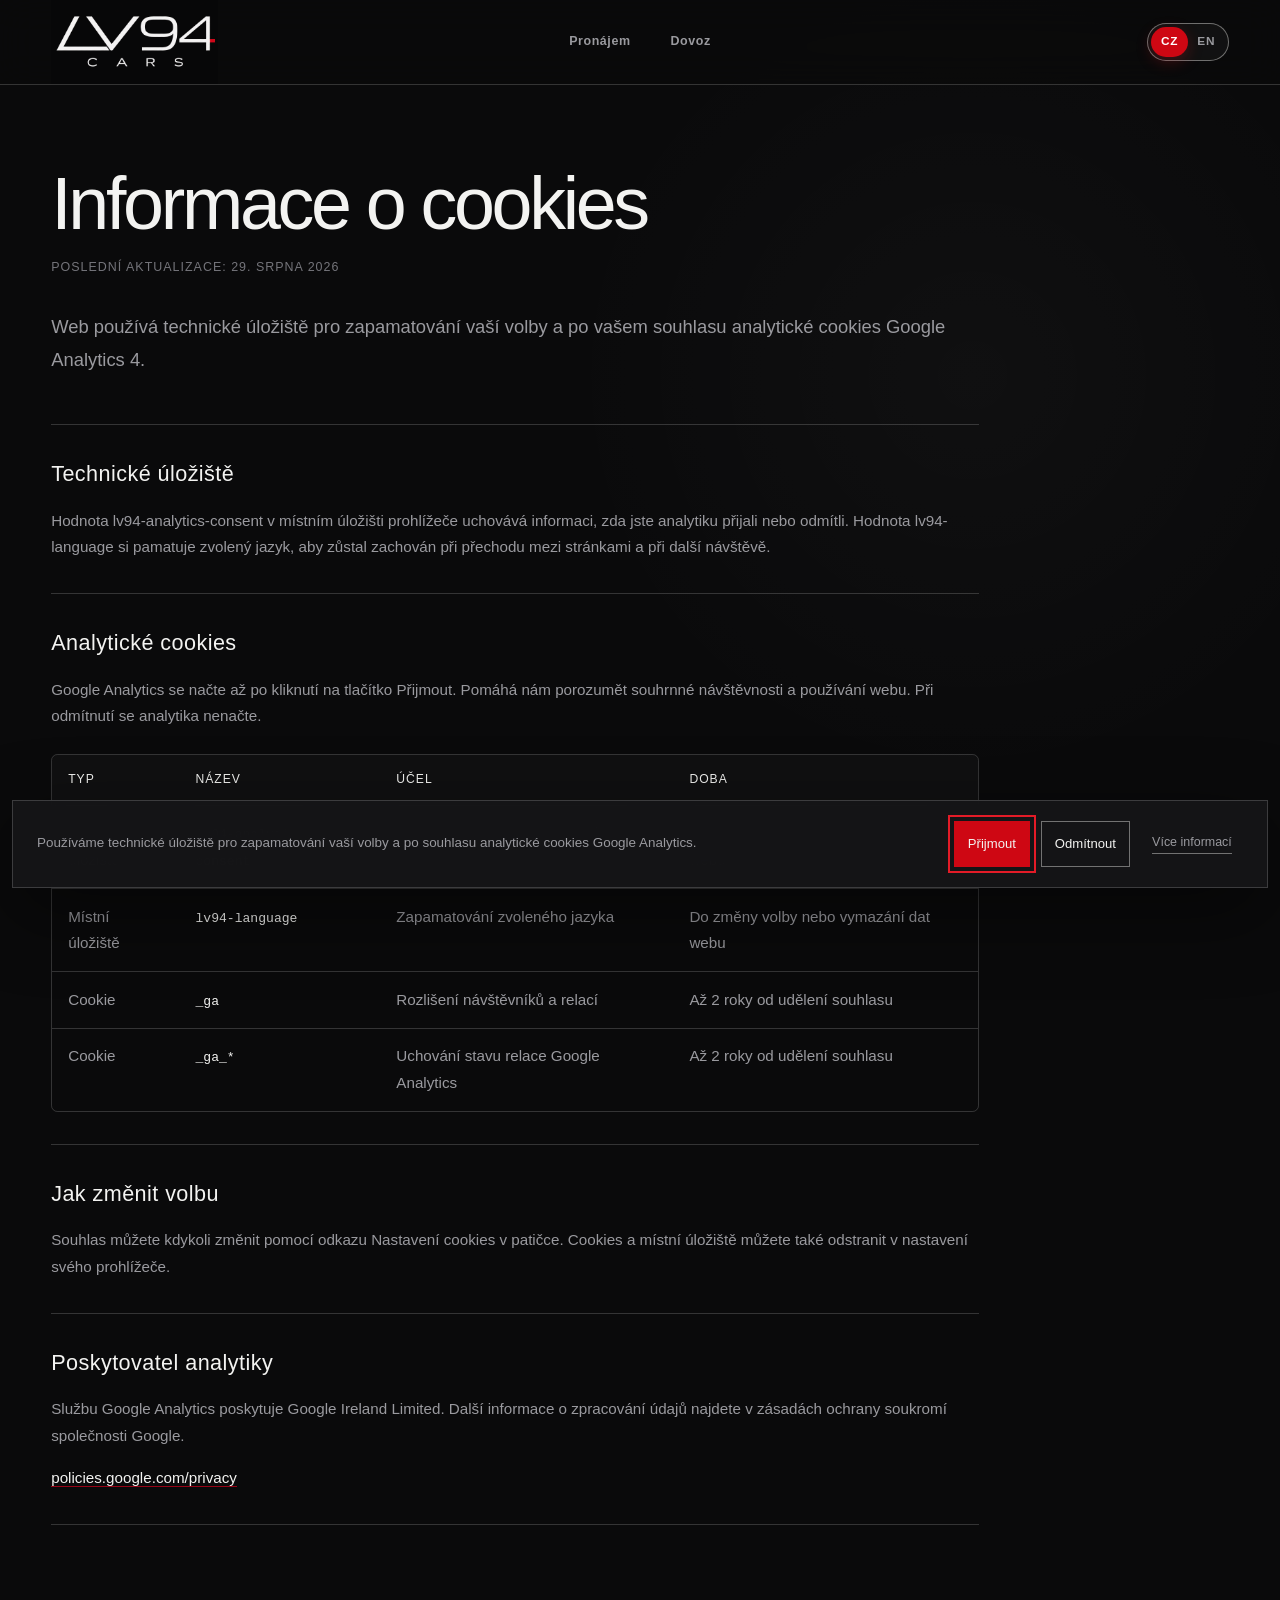
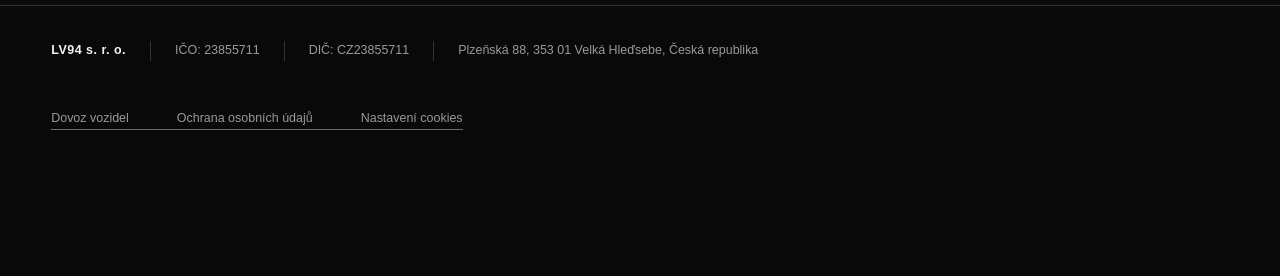
==== commit 84a2fe40: "Unify import hero layout and remember chosen language" ====
--- a/src/cookies.html
+++ b/src/cookies.html
@@ -11,8 +11,8 @@
     <link rel="icon" href="favicon.ico" sizes="any">
     <link rel="icon" type="image/png" sizes="32x32" href="assets/images/favicon-32x32.png">
     <link rel="apple-touch-icon" sizes="180x180" href="assets/images/apple-touch-icon.png">
-    <link rel="stylesheet" href="css/style.css?v=20261103-logo-2">
-    <script src="js/script.js?v=20260829-nav-1" defer></script>
+    <link rel="stylesheet" href="css/style.css?v=20261103-hero-1">
+    <script src="js/script.js?v=20261103-language-1" defer></script>
 </head>
 <body class="legal-page">
     <header class="site-header">
@@ -40,7 +40,7 @@
             <div class="legal-document">
                 <section>
                     <h2 data-i18n="cookiesNecessaryTitle">Technické úložiště</h2>
-                    <p data-i18n="cookiesNecessaryText">Hodnota lv94-analytics-consent v místním úložišti prohlížeče uchovává informaci, zda jste analytiku přijali nebo odmítli. Bez ní by se web nemohl spolehlivě řídit vaší volbou.</p>
+                    <p data-i18n="cookiesNecessaryText">Hodnota lv94-analytics-consent v místním úložišti prohlížeče uchovává informaci, zda jste analytiku přijali nebo odmítli. Hodnota lv94-language si pamatuje zvolený jazyk, aby zůstal zachován při přechodu mezi stránkami a při další návštěvě.</p>
                 </section>
 
                 <section>
@@ -62,6 +62,12 @@
                                     <td data-i18n="cookiesLocalType">Místní úložiště</td>
                                     <td><code>lv94-analytics-consent</code></td>
                                     <td data-i18n="cookiesLocalPurpose">Zapamatování vaší volby analytiky</td>
+                                    <td data-i18n="cookiesLocalDuration">Do změny volby nebo vymazání dat webu</td>
+                                </tr>
+                                <tr>
+                                    <td data-i18n="cookiesLocalType">Místní úložiště</td>
+                                    <td><code>lv94-language</code></td>
+                                    <td data-i18n="cookiesLanguagePurpose">Zapamatování zvoleného jazyka</td>
                                     <td data-i18n="cookiesLocalDuration">Do změny volby nebo vymazání dat webu</td>
                                 </tr>
                                 <tr>
--- a/src/css/style.css
+++ b/src/css/style.css
@@ -468,6 +468,25 @@
     text-shadow: 0 0.2rem 1rem rgba(0, 0, 0, 0.72);
 }
 
+.service-actions {
+    display: flex;
+    flex-wrap: wrap;
+    justify-content: center;
+    gap: 0.8rem;
+    margin-top: 2rem;
+}
+
+.service-actions .button {
+    min-width: min(100%, 14rem);
+    padding-inline: 1.4rem;
+}
+
+.service-actions .button--secondary {
+    grid-column: auto;
+    background: rgba(10, 10, 11, 0.38);
+    backdrop-filter: blur(10px);
+}
+
 .service-use-cases {
     width: min(100%, 68rem);
     margin: 0 auto;
@@ -1932,6 +1951,15 @@
 }
 
 @media (max-width: 39.99rem) {
+    .service-actions {
+        display: grid;
+        grid-template-columns: 1fr;
+    }
+
+    .service-actions .button {
+        width: 100%;
+    }
+
     .service-hero {
         min-height: 29rem;
         padding-block:
@@ -2117,93 +2145,10 @@
         var(--color-bg);
 }
 
-.import-hero {
-    position: relative;
-    display: grid;
-    min-height: clamp(40rem, 50vw, 51rem);
-    align-items: center;
-    overflow: hidden;
-    padding-top: var(--header-height);
-    border-bottom: 1px solid rgba(243, 243, 241, 0.08);
-    background: var(--color-bg);
-    isolation: isolate;
-}
-
-.import-hero::before,
-.import-hero::after {
-    position: absolute;
-    z-index: -1;
-    inset: 0;
-    content: "";
-    pointer-events: none;
-}
-
-.import-hero::before {
-    background:
-        linear-gradient(90deg, rgba(10, 10, 11, 0.98) 0%, rgba(10, 10, 11, 0.92) 25%, rgba(10, 10, 11, 0.42) 48%, rgba(10, 10, 11, 0.04) 70%),
-        linear-gradient(180deg, rgba(10, 10, 11, 0.04) 56%, rgba(10, 10, 11, 0.64) 84%, var(--color-bg) 100%);
-}
-
-.import-hero::after {
-    background: radial-gradient(ellipse at 78% 42%, transparent 32%, rgba(10, 10, 11, 0.12) 72%, rgba(10, 10, 11, 0.56) 100%);
-}
-
-.import-hero-media {
-    position: absolute;
-    z-index: -2;
-    inset: 0;
-}
-
-.import-hero-media img {
-    width: 100%;
-    height: 100%;
-    object-fit: cover;
+.import-hero .hero-image {
     object-position: center center;
-}
-
-.import-hero-layout {
-    width: 100%;
-    padding-block: clamp(5rem, 9vw, 8rem);
-}
-
-.import-hero-copy {
-    max-width: 46rem;
-}
-
-.import-hero-copy .service-heading {
-    max-width: 46rem;
-}
-
-.import-hero-copy .section-title {
-    font-size: clamp(2.7rem, 6vw, 5.5rem);
-    text-shadow: 0 0.35rem 2rem rgba(0, 0, 0, 0.72);
-}
-
-.import-hero-lead {
-    max-width: 41rem;
-    margin: clamp(1.75rem, 3vw, 2.5rem) 0 0;
-    color: rgba(243, 243, 241, 0.76);
-    font-size: clamp(1rem, 1.5vw, 1.2rem);
-    line-height: 1.8;
-    text-shadow: 0 0.2rem 1.2rem rgba(0, 0, 0, 0.82);
-}
-
-.import-hero-actions {
-    display: flex;
-    flex-wrap: wrap;
-    gap: 0.8rem;
-    margin-top: clamp(2rem, 4vw, 3rem);
-}
-
-.import-hero-actions .button {
-    min-width: min(100%, 14rem);
-    padding-inline: 1.4rem;
-}
-
-.import-hero-actions .button--secondary {
-    grid-column: auto;
-    background: rgba(10, 10, 11, 0.38);
-    backdrop-filter: blur(10px);
+    filter: none;
+    transform: none;
 }
 
 .import-services {
@@ -2560,51 +2505,9 @@
     }
 }
 
-@media (min-width: 90rem) {
-    .import-hero::before {
-        background:
-            linear-gradient(90deg, var(--color-bg) 0%, rgba(10, 10, 11, 0.98) 8%, rgba(10, 10, 11, 0.92) 27%, rgba(10, 10, 11, 0.38) 49%, rgba(10, 10, 11, 0.02) 72%, rgba(10, 10, 11, 0.18) 94%, var(--color-bg) 100%),
-            linear-gradient(180deg, rgba(10, 10, 11, 0.04) 56%, rgba(10, 10, 11, 0.64) 84%, var(--color-bg) 100%);
-    }
-}
-
 @media (max-width: 47.99rem) {
-    .import-hero {
-        min-height: 44rem;
-        align-items: end;
-    }
-
-    .import-hero::before {
-        background:
-            linear-gradient(180deg, rgba(10, 10, 11, 0.03) 10%, rgba(10, 10, 11, 0.25) 40%, rgba(10, 10, 11, 0.9) 68%, var(--color-bg) 100%),
-            linear-gradient(90deg, rgba(10, 10, 11, 0.42), rgba(10, 10, 11, 0.03) 70%);
-    }
-
-    .import-hero::after {
-        background: none;
-    }
-
-    .import-hero-media img {
-        height: 61%;
+    .import-hero .hero-image {
         object-position: 62% center;
-    }
-
-    .import-hero-layout {
-        padding-top: 16rem;
-        padding-bottom: 4rem;
-    }
-
-    .import-hero-copy .section-title {
-        font-size: clamp(2.55rem, 12vw, 4rem);
-    }
-
-    .import-hero-actions {
-        display: grid;
-        grid-template-columns: 1fr;
-    }
-
-    .import-hero-actions .button {
-        width: 100%;
     }
 
     .import-price-summary > div {
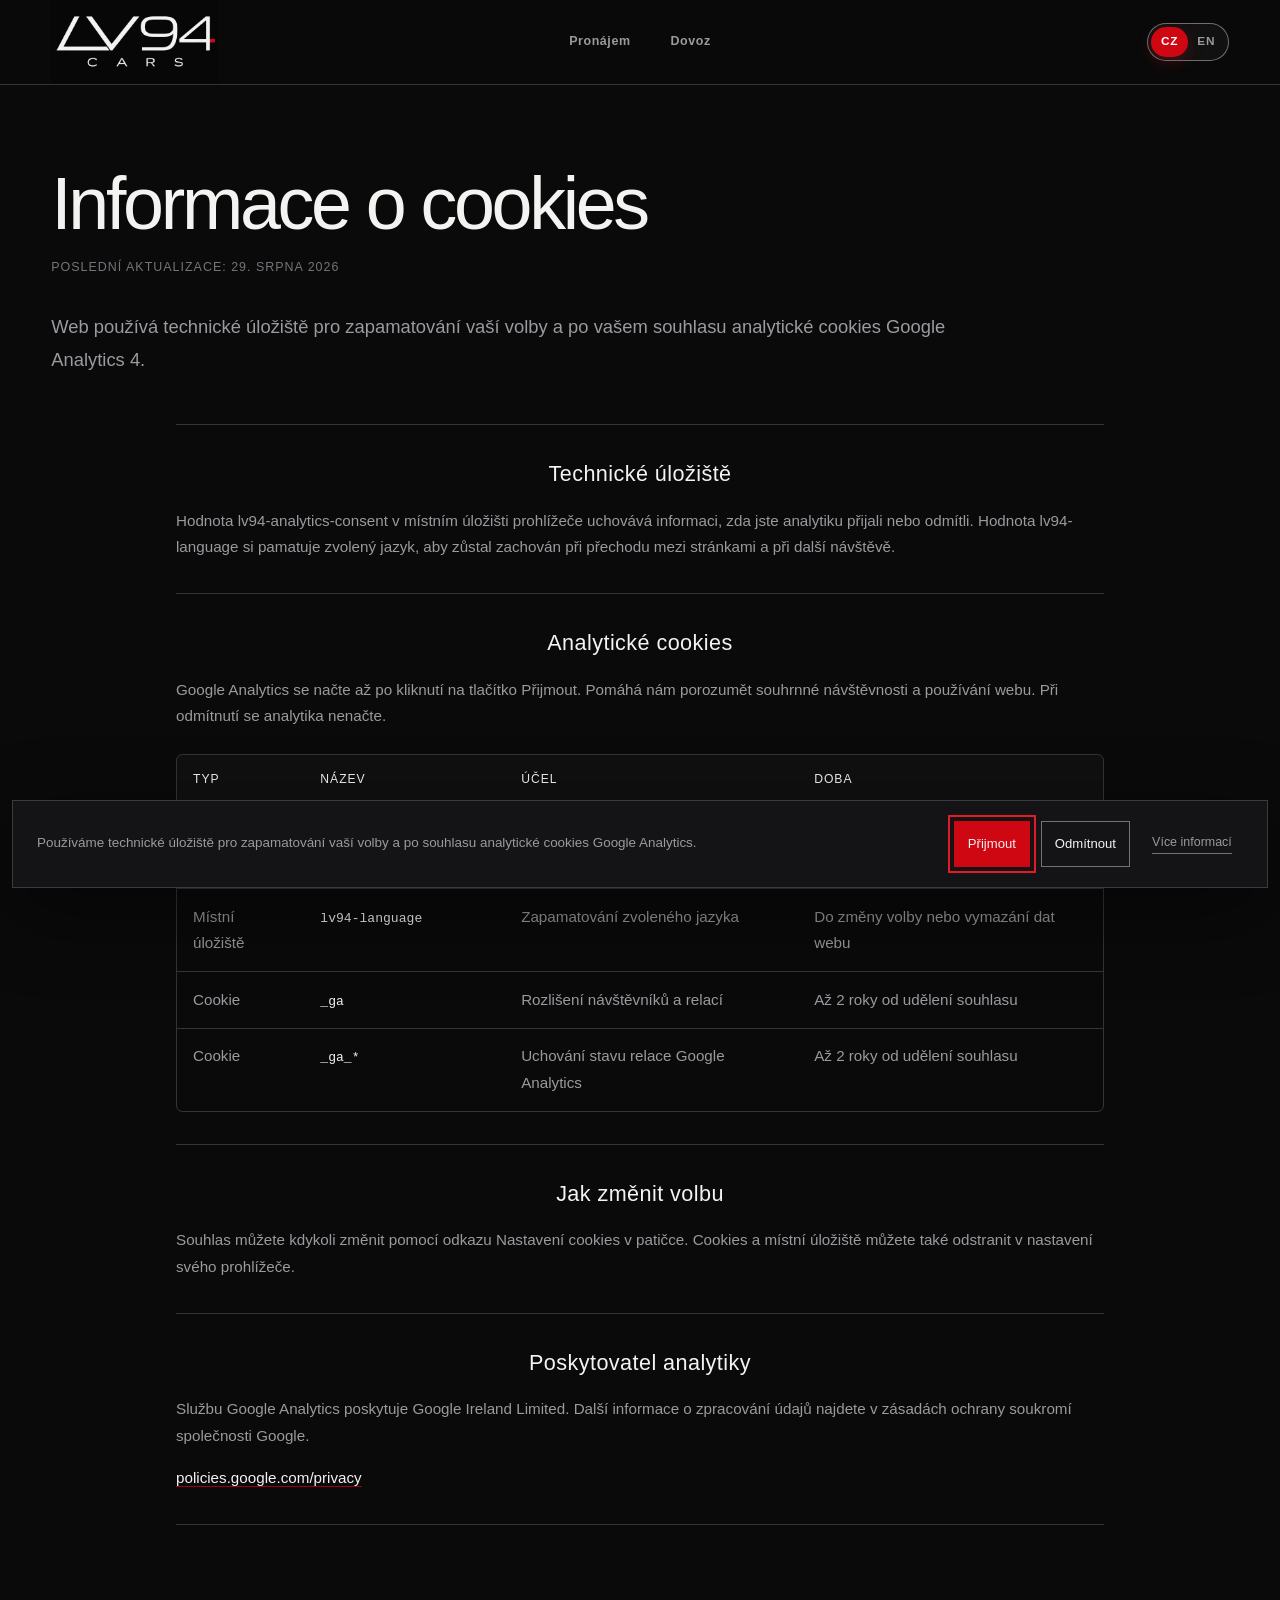
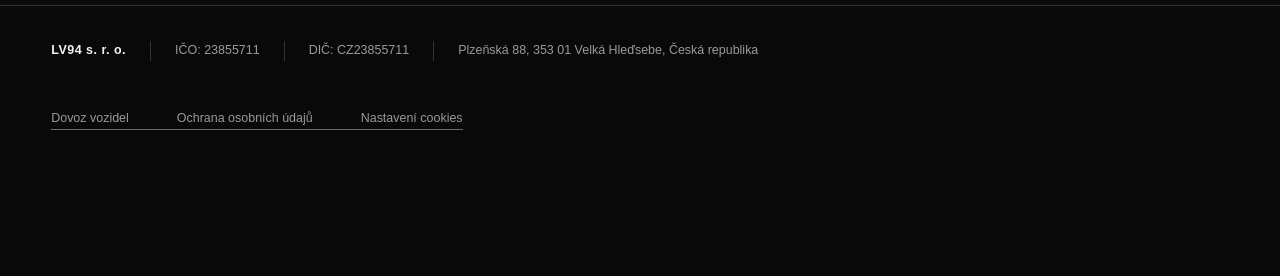
==== commit 80b241cc: "Flatten section backgrounds and center section headings" ====
--- a/src/cookies.html
+++ b/src/cookies.html
@@ -11,7 +11,7 @@
     <link rel="icon" href="favicon.ico" sizes="any">
     <link rel="icon" type="image/png" sizes="32x32" href="assets/images/favicon-32x32.png">
     <link rel="apple-touch-icon" sizes="180x180" href="assets/images/apple-touch-icon.png">
-    <link rel="stylesheet" href="css/style.css?v=20261103-hero-1">
+    <link rel="stylesheet" href="css/style.css?v=20261116-flat-1">
     <script src="js/script.js?v=20261103-language-1" defer></script>
 </head>
 <body class="legal-page">
@@ -39,12 +39,12 @@
 
             <div class="legal-document">
                 <section>
-                    <h2 data-i18n="cookiesNecessaryTitle">Technické úložiště</h2>
+                    <h2 class="section-title--centered" data-i18n="cookiesNecessaryTitle">Technické úložiště</h2>
                     <p data-i18n="cookiesNecessaryText">Hodnota lv94-analytics-consent v místním úložišti prohlížeče uchovává informaci, zda jste analytiku přijali nebo odmítli. Hodnota lv94-language si pamatuje zvolený jazyk, aby zůstal zachován při přechodu mezi stránkami a při další návštěvě.</p>
                 </section>
 
                 <section>
-                    <h2 data-i18n="cookiesAnalyticsTitle">Analytické cookies</h2>
+                    <h2 class="section-title--centered" data-i18n="cookiesAnalyticsTitle">Analytické cookies</h2>
                     <p data-i18n="cookiesAnalyticsText">Google Analytics se načte až po kliknutí na tlačítko Přijmout. Pomáhá nám porozumět souhrnné návštěvnosti a používání webu. Při odmítnutí se analytika nenačte.</p>
 
                     <div class="legal-table-wrap">
@@ -88,12 +88,12 @@
                 </section>
 
                 <section>
-                    <h2 data-i18n="cookiesChoiceTitle">Jak změnit volbu</h2>
+                    <h2 class="section-title--centered" data-i18n="cookiesChoiceTitle">Jak změnit volbu</h2>
                     <p data-i18n="cookiesChoiceText">Souhlas můžete kdykoli změnit pomocí odkazu Nastavení cookies v patičce. Cookies a místní úložiště můžete také odstranit v nastavení svého prohlížeče.</p>
                 </section>
 
                 <section>
-                    <h2 data-i18n="cookiesProviderTitle">Poskytovatel analytiky</h2>
+                    <h2 class="section-title--centered" data-i18n="cookiesProviderTitle">Poskytovatel analytiky</h2>
                     <p data-i18n="cookiesProviderText">Službu Google Analytics poskytuje Google Ireland Limited. Další informace o zpracování údajů najdete v zásadách ochrany soukromí společnosti Google.</p>
                     <p><a href="https://policies.google.com/privacy" target="_blank" rel="noopener noreferrer">policies.google.com/privacy</a></p>
                 </section>
--- a/src/css/style.css
+++ b/src/css/style.css
@@ -35,9 +35,7 @@
     min-width: 20rem;
     margin: 0;
     overflow-x: hidden;
-    background:
-        radial-gradient(circle at 76% 20%, rgba(255, 255, 255, 0.025), transparent 26rem),
-        var(--color-bg);
+    background: var(--color-bg);
     color: var(--color-text);
     font-family: Inter, ui-sans-serif, -apple-system, BlinkMacSystemFont, "Segoe UI", Helvetica, Arial, sans-serif;
     font-size: 1rem;
@@ -398,9 +396,7 @@
     position: absolute;
     z-index: -1;
     inset: 0;
-    background:
-        linear-gradient(180deg, rgba(10, 10, 11, 0.02) 0%, rgba(10, 10, 11, 0.03) 52%, rgba(10, 10, 11, 0.32) 70%, rgba(10, 10, 11, 0.78) 88%, var(--color-bg) 100%),
-        radial-gradient(ellipse at 50% 46%, rgba(5, 5, 6, 0.4) 0%, rgba(5, 5, 6, 0.14) 62%, rgba(5, 5, 6, 0.01) 100%);
+    background: rgba(10, 10, 11, 0.28);
     content: "";
     pointer-events: none;
 }
@@ -590,13 +586,28 @@
     overflow: hidden;
     scroll-margin-top: calc(var(--header-height) + 1rem);
     border-top: 1px solid rgba(243, 243, 241, 0.08);
-    background:
-        radial-gradient(circle at 86% 18%, rgba(206, 7, 19, 0.055), transparent 27rem),
-        linear-gradient(180deg, var(--color-surface-soft), var(--color-bg));
+    background: var(--color-bg);
 }
 
 .section-heading {
     max-width: 76rem;
+    margin-inline: auto;
+}
+
+.section-title--centered {
+    text-align: center;
+}
+
+.section-title--centered + .heading-rule {
+    margin-inline: auto;
+}
+
+.section-heading--full {
+    grid-column: 1 / -1;
+}
+
+.service-bridge-copy {
+    text-align: center;
 }
 
 .heading-rule {
@@ -994,9 +1005,7 @@
 
 .process {
     border-block: 1px solid var(--color-border);
-    background:
-        radial-gradient(circle at 15% 85%, rgba(243, 243, 241, 0.025), transparent 24rem),
-        var(--color-bg);
+    background: var(--color-bg);
 }
 
 .process,
@@ -1124,9 +1133,7 @@
     position: relative;
     overflow: hidden;
     border-bottom: 1px solid rgba(243, 243, 241, 0.08);
-    background:
-        radial-gradient(circle at 50% 110%, rgba(206, 7, 19, 0.09), transparent 31rem),
-        linear-gradient(180deg, var(--color-surface-soft), #0d0d0f);
+    background: var(--color-bg);
     text-align: center;
 }
 
@@ -1554,6 +1561,7 @@
     max-width: 58rem;
     min-width: 0;
     margin-top: 3rem;
+    margin-inline: auto;
     border-bottom: 1px solid var(--color-border);
 }
 
@@ -1793,17 +1801,19 @@
     }
 
     .header-inner {
+        display: grid;
+        grid-template-columns: minmax(max-content, 1fr) auto minmax(max-content, 1fr);
         padding-bottom: 0;
     }
 
     .primary-nav {
-        top: 50%;
-        right: auto;
-        bottom: auto;
-        left: 50%;
+        position: static;
         height: 100%;
         border-top: 0;
-        transform: translate(-50%, -50%);
+    }
+
+    .header-inner > :last-child {
+        justify-self: end;
     }
 
     .primary-nav a {
@@ -1901,13 +1911,6 @@
 }
 
 @media (min-width: 90rem) {
-    .service-hero::before {
-        background:
-            linear-gradient(90deg, var(--color-bg) 0%, rgba(10, 10, 11, 0.9) 3%, rgba(10, 10, 11, 0.5) 8%, rgba(10, 10, 11, 0) 15%, rgba(10, 10, 11, 0) 85%, rgba(10, 10, 11, 0.5) 92%, rgba(10, 10, 11, 0.9) 97%, var(--color-bg) 100%),
-            linear-gradient(180deg, rgba(10, 10, 11, 0.02) 0%, rgba(10, 10, 11, 0.03) 52%, rgba(10, 10, 11, 0.32) 70%, rgba(10, 10, 11, 0.78) 88%, var(--color-bg) 100%),
-            radial-gradient(ellipse at 50% 46%, rgba(5, 5, 6, 0.4) 0%, rgba(5, 5, 6, 0.14) 62%, rgba(5, 5, 6, 0.01) 100%);
-    }
-
     .slider-arrow--prev {
         left: 1.4rem;
     }
@@ -1965,12 +1968,6 @@
         padding-block:
             2.5rem
             3.5rem;
-    }
-
-    .service-hero::before {
-        background:
-            linear-gradient(180deg, rgba(10, 10, 11, 0.03) 0%, rgba(10, 10, 11, 0.05) 52%, rgba(10, 10, 11, 0.36) 72%, rgba(10, 10, 11, 0.82) 89%, var(--color-bg) 100%),
-            radial-gradient(ellipse at 50% 43%, rgba(5, 5, 6, 0.38), rgba(5, 5, 6, 0.12) 72%);
     }
 
     .service-background .hero-image {
@@ -2140,9 +2137,7 @@
 
 /* Vehicle import and inspection */
 .import-page {
-    background:
-        radial-gradient(circle at 82% 18%, rgba(206, 7, 19, 0.045), transparent 30rem),
-        var(--color-bg);
+    background: var(--color-bg);
 }
 
 .import-hero .hero-image {
@@ -2153,19 +2148,18 @@
 
 .import-services {
     border-bottom: 1px solid var(--color-border);
-    background:
-        radial-gradient(circle at 90% 16%, rgba(206, 7, 19, 0.05), transparent 28rem),
-        linear-gradient(180deg, var(--color-surface-soft), var(--color-bg));
+    background: var(--color-bg);
 }
 
 .import-section-heading {
     max-width: 70rem;
+    text-align: center;
 }
 
 .import-section-heading > p,
 .inspection-detail-copy > p {
     max-width: 52rem;
-    margin: clamp(1.75rem, 3vw, 2.5rem) 0 0;
+    margin: clamp(1.75rem, 3vw, 2.5rem) auto 0;
     color: var(--color-muted);
     font-size: clamp(0.98rem, 1.35vw, 1.12rem);
     line-height: 1.75;
@@ -2248,9 +2242,7 @@
 
 .inspection-detail {
     border-bottom: 1px solid var(--color-border);
-    background:
-        radial-gradient(circle at 12% 90%, rgba(243, 243, 241, 0.026), transparent 30rem),
-        var(--color-bg);
+    background: var(--color-bg);
 }
 
 .inspection-detail-layout {
@@ -2290,9 +2282,7 @@
 
 .import-process {
     border-bottom: 1px solid var(--color-border);
-    background:
-        radial-gradient(circle at 84% 20%, rgba(206, 7, 19, 0.05), transparent 28rem),
-        var(--color-surface-soft);
+    background: var(--color-surface-soft);
 }
 
 .import-process-list {
@@ -2348,10 +2338,6 @@
 .import-terms-layout {
     display: grid;
     gap: clamp(3.5rem, 7vw, 6rem);
-}
-
-.import-terms-heading {
-    max-width: 52rem;
 }
 
 .import-price-summary {
@@ -2399,9 +2385,7 @@
     position: relative;
     overflow: hidden;
     border-bottom: 1px solid var(--color-border);
-    background:
-        linear-gradient(90deg, rgba(206, 7, 19, 0.055), transparent 42%),
-        var(--color-surface-soft);
+    background: var(--color-surface-soft);
 }
 
 .service-bridge-layout {
@@ -2499,10 +2483,6 @@
         grid-template-columns: minmax(0, 0.82fr) minmax(30rem, 1.18fr);
         align-items: start;
     }
-
-    .import-terms-notes {
-        grid-column: 2;
-    }
 }
 
 @media (max-width: 47.99rem) {
